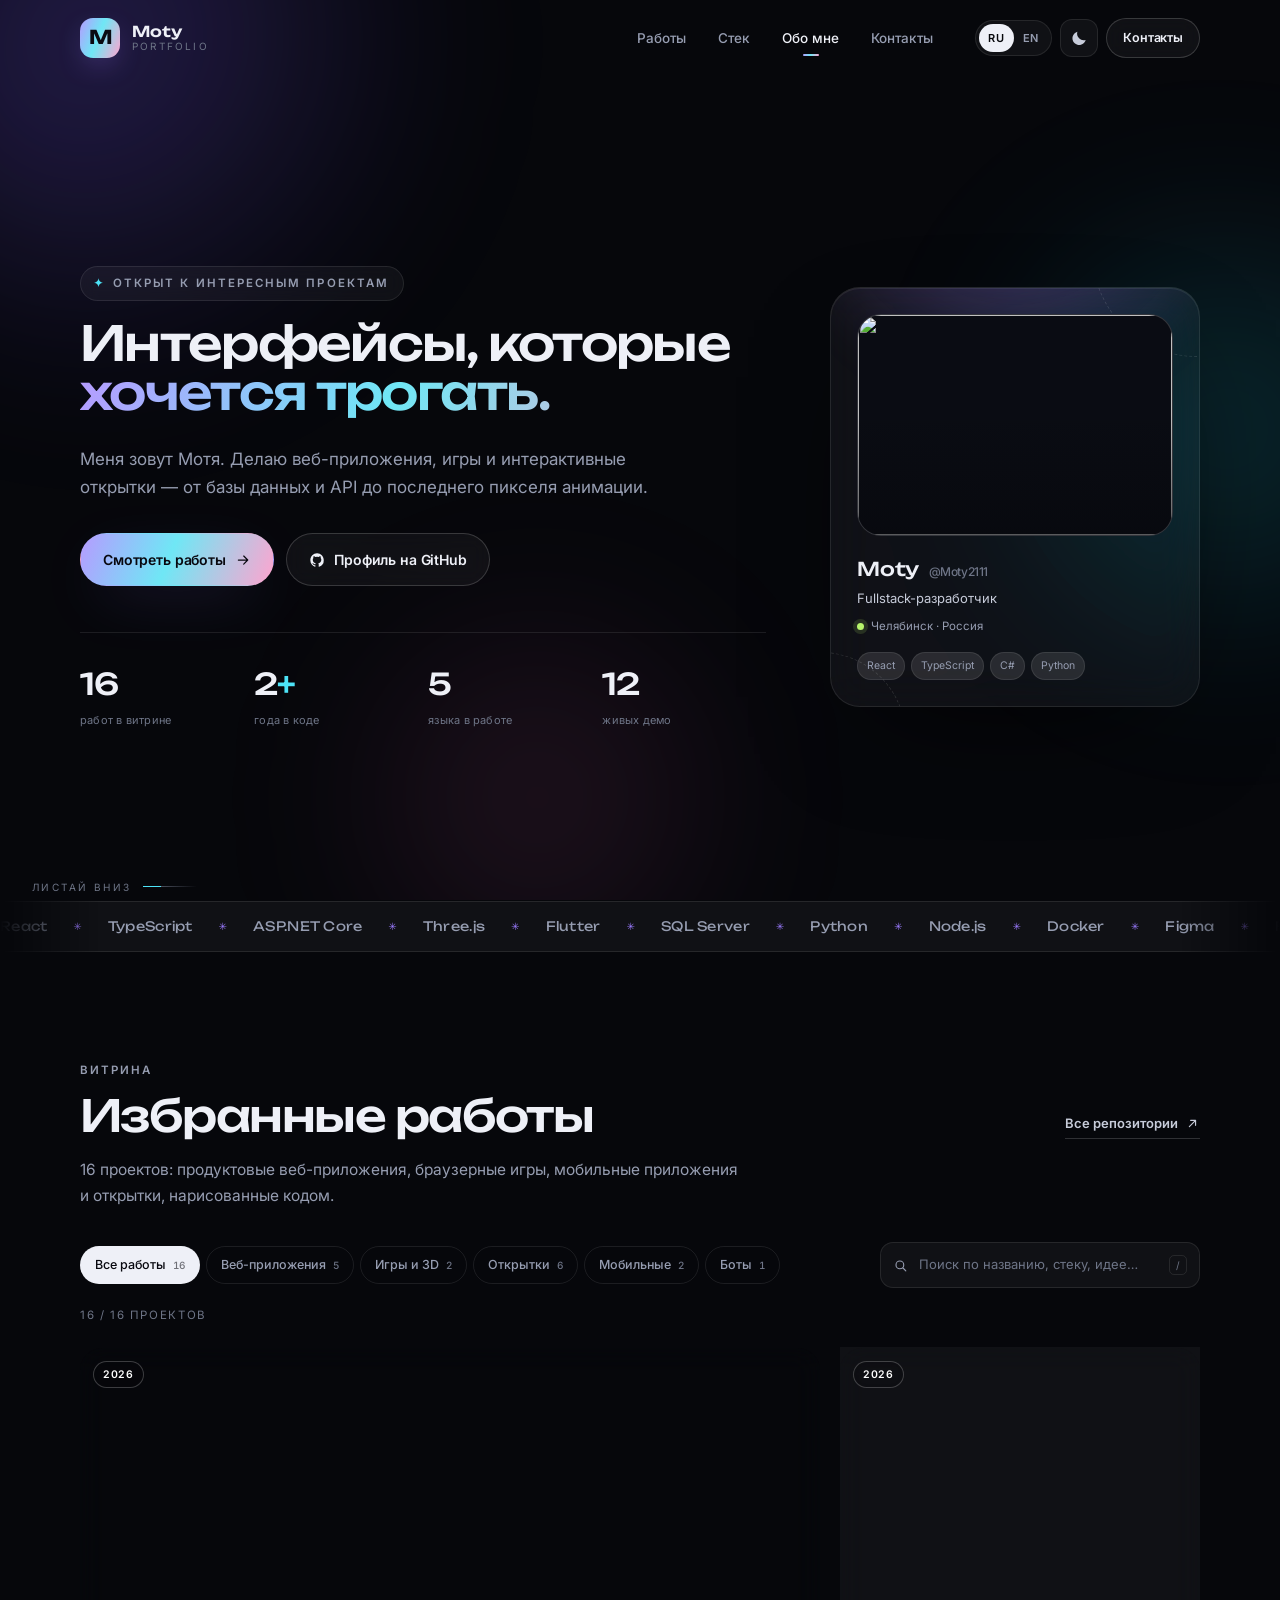
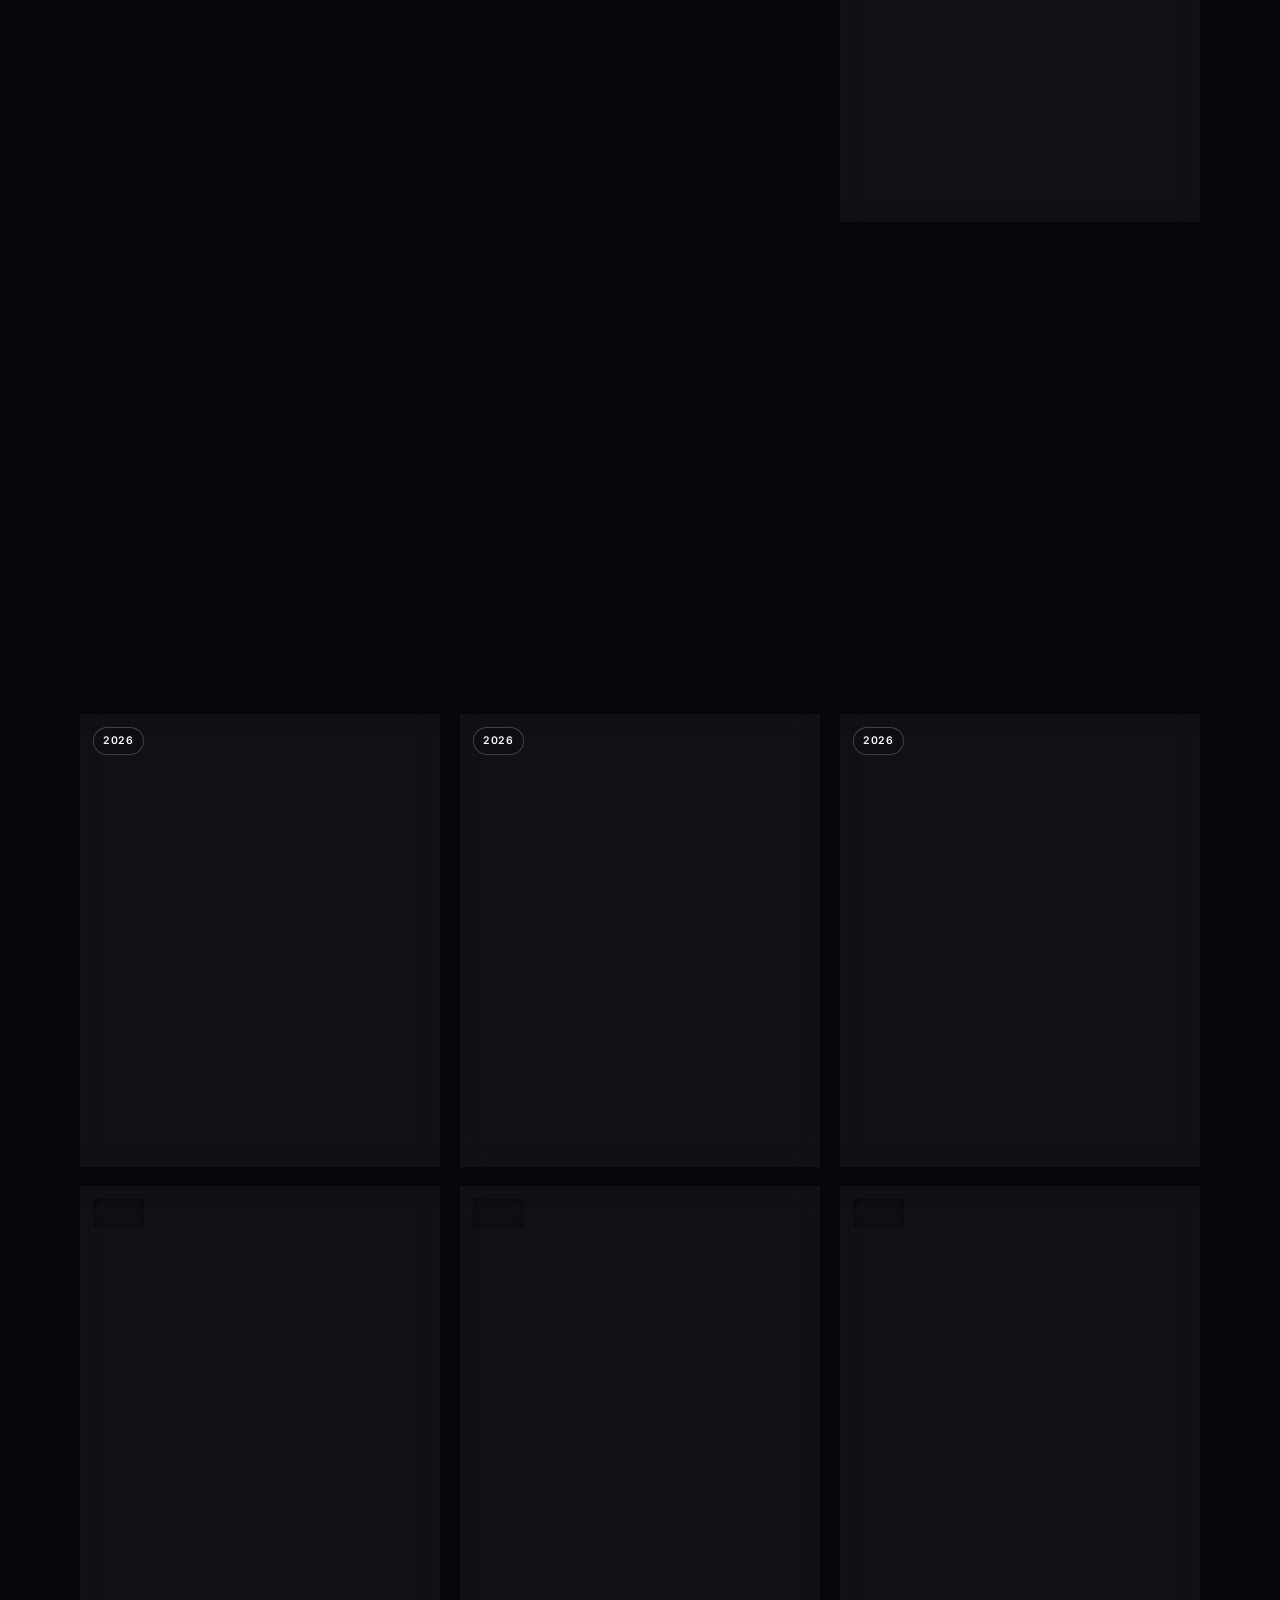
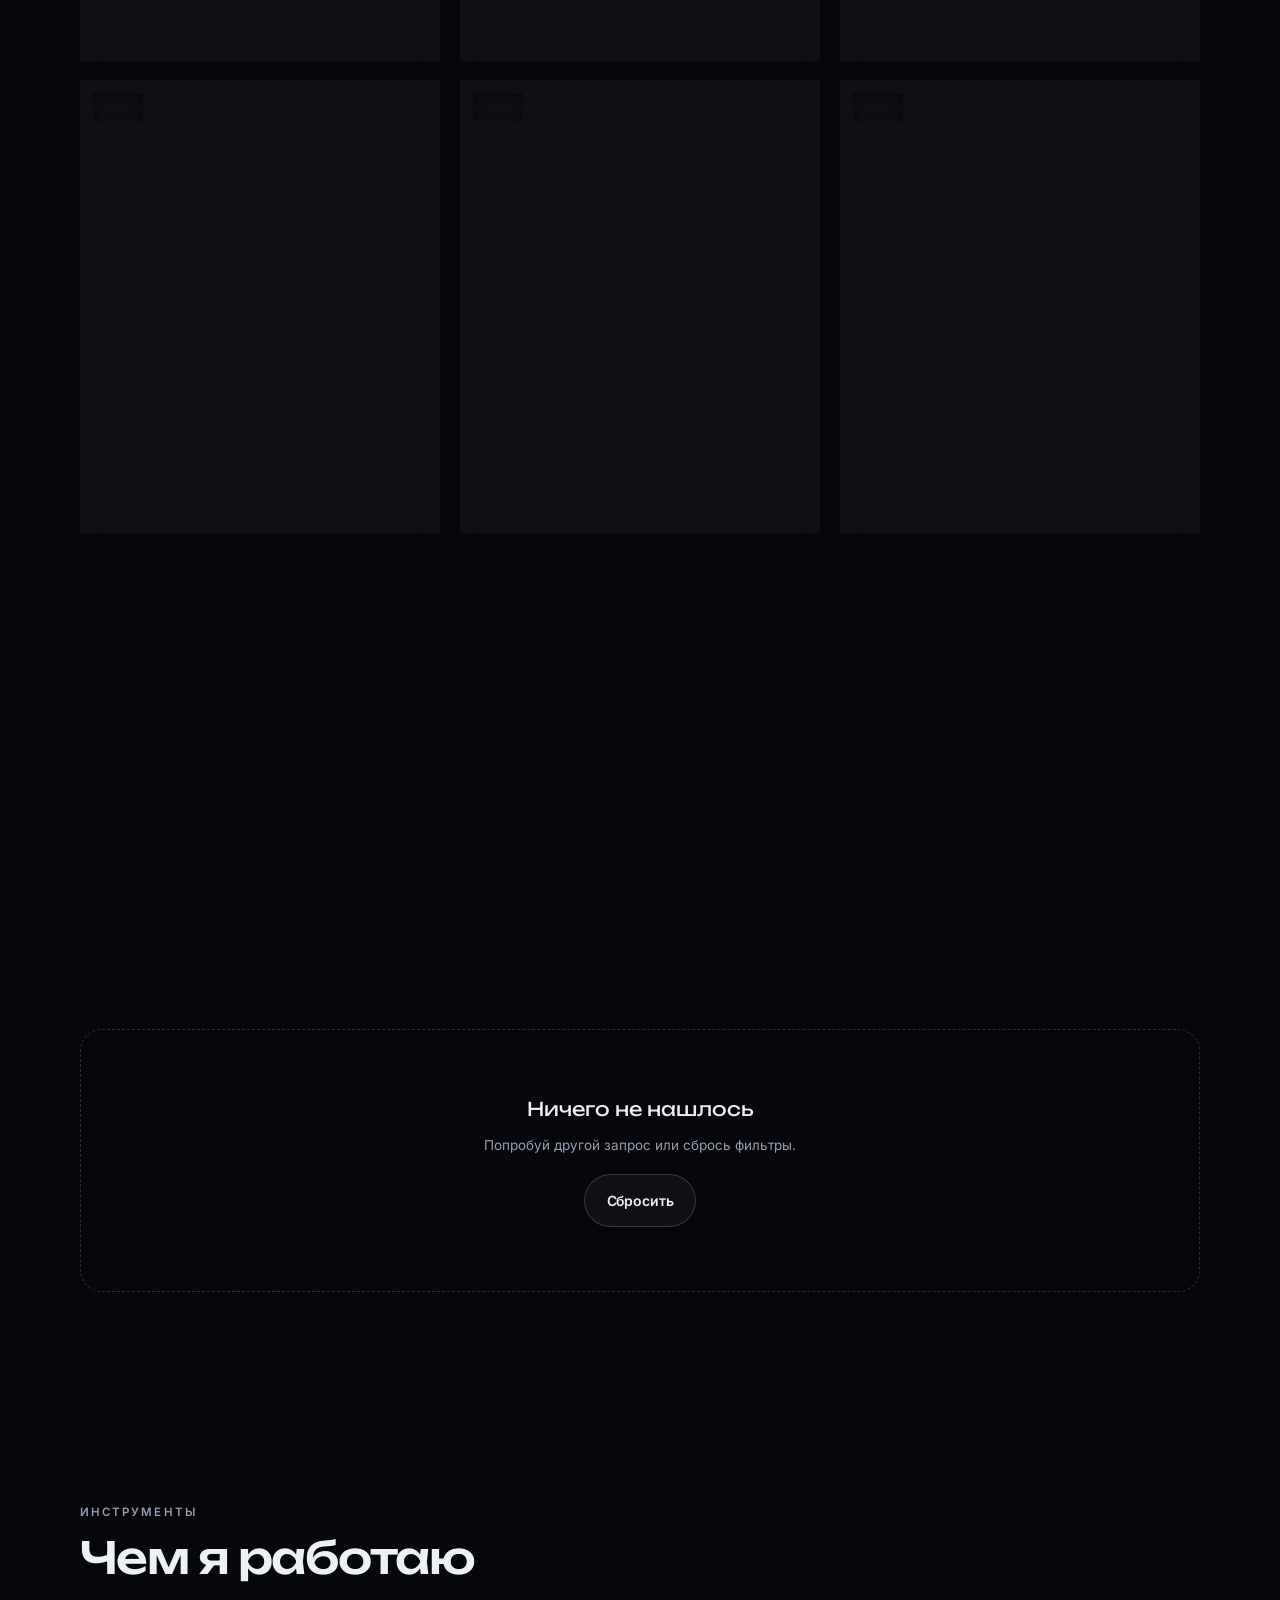
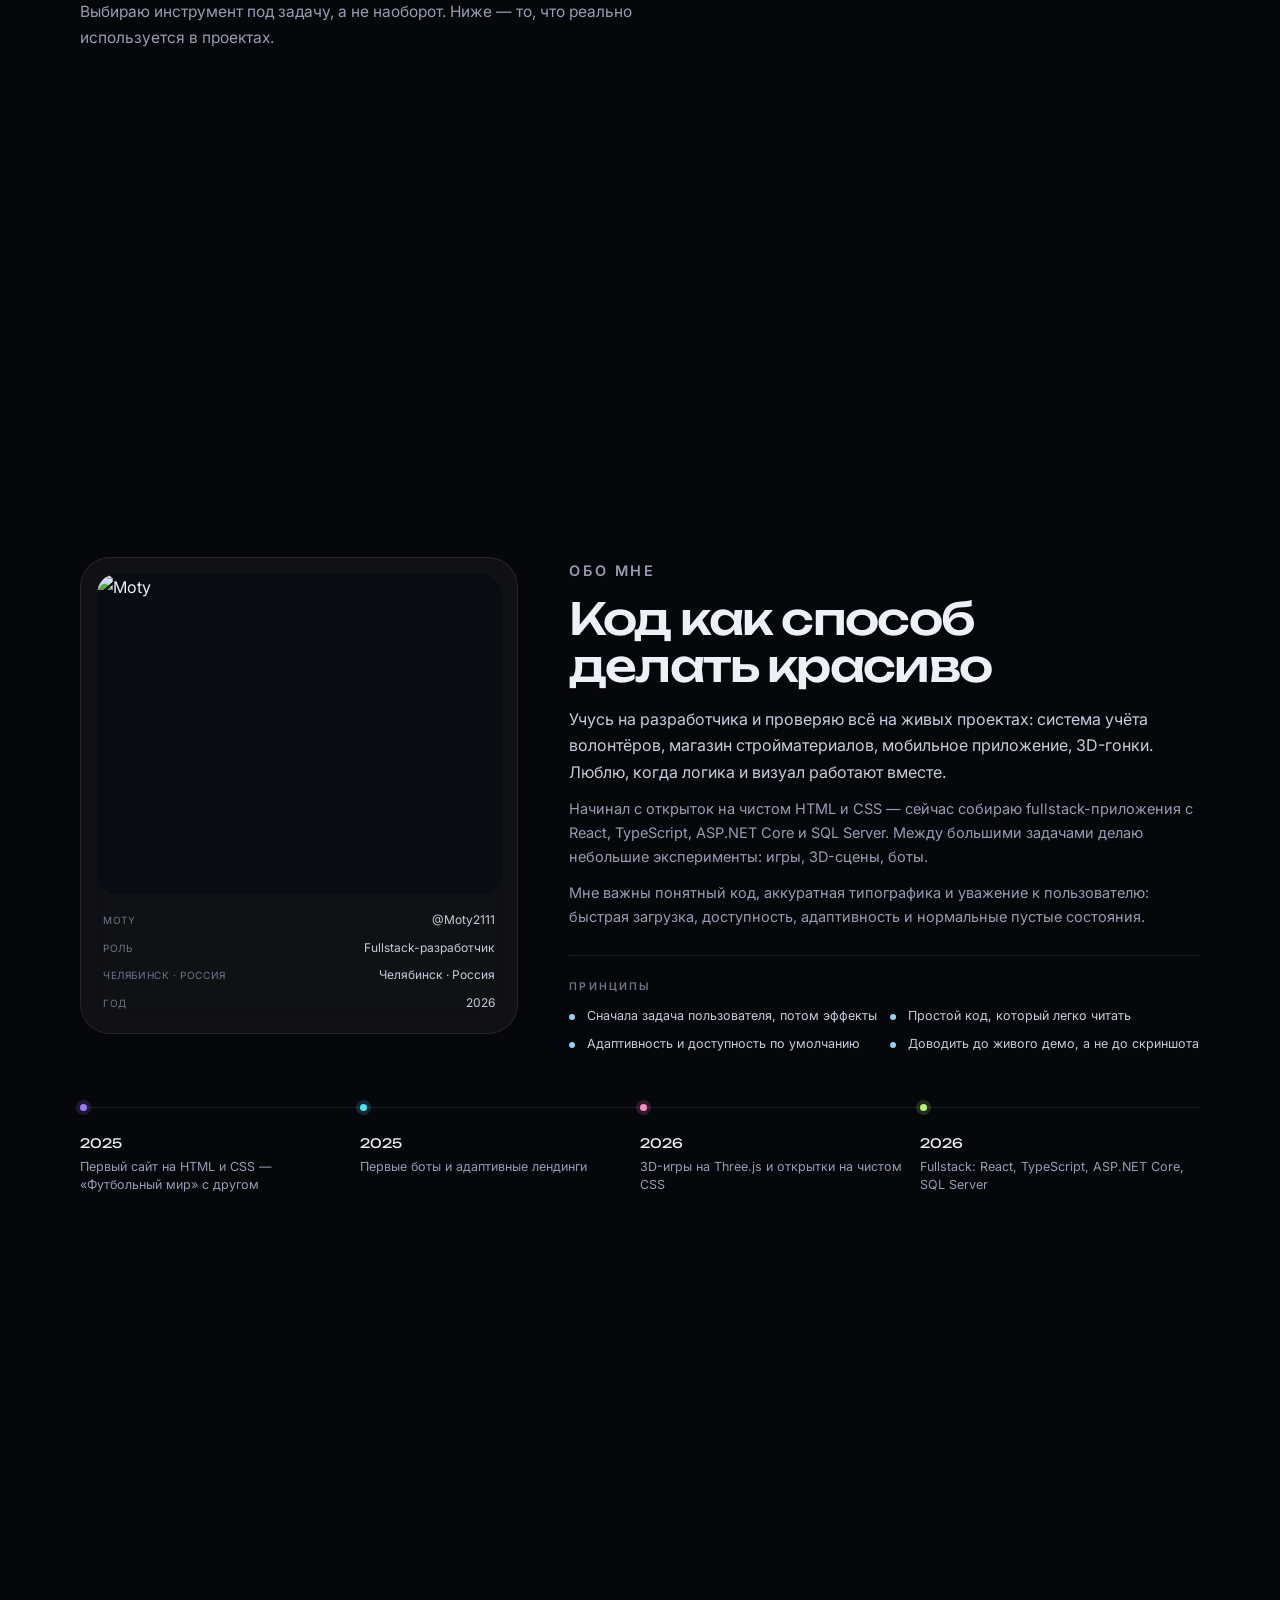
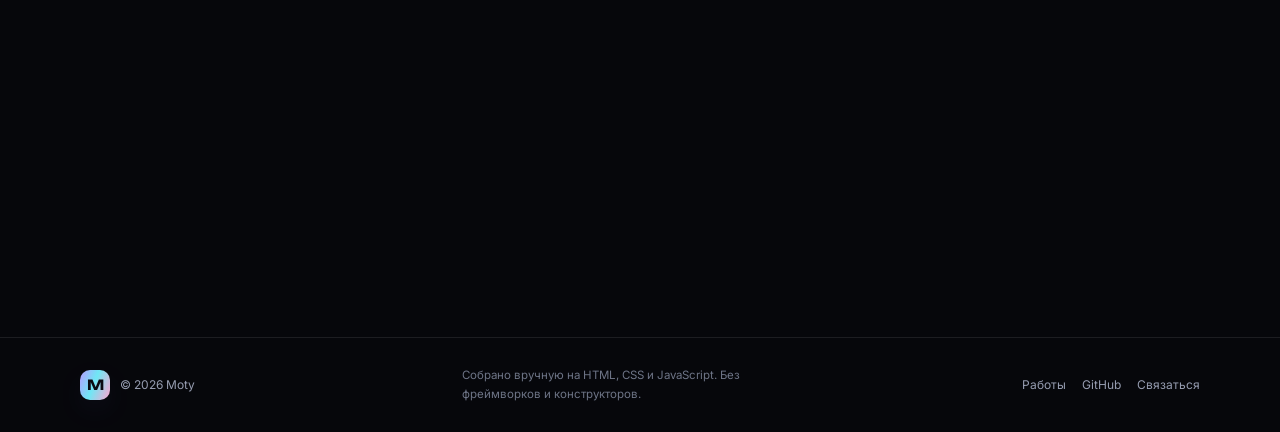
==== index.html @ 507420c9 "Portfolio showcase: dark neon site with 16 projects, RU/EN, light theme" ====
<!DOCTYPE html>
<html lang="ru" data-theme="dark">
<head>
  <meta charset="utf-8" />
  <meta name="viewport" content="width=device-width, initial-scale=1" />
  <title>Мотя — портфолио</title>
  <meta name="description" content="Портфолио Моти: веб-приложения, игры, 3D и интерактивные открытки. React, TypeScript, ASP.NET Core, Python." />
  <meta name="author" content="Moty" />
  <meta name="theme-color" content="#06070b" media="(prefers-color-scheme: dark)" />
  <meta name="theme-color" content="#f5f6fb" media="(prefers-color-scheme: light)" />

  <meta property="og:type" content="website" />
  <meta property="og:url" content="https://moty2111.github.io/portfolio/" />
  <meta property="og:site_name" content="Moty — portfolio" />
  <meta property="og:title" content="Мотя — портфолио" />
  <meta property="og:description" content="16 работ: веб-приложения, игры, 3D и интерактивные открытки." />
  <meta property="og:image" content="https://moty2111.github.io/portfolio/assets/og.jpg" />
  <meta property="og:image:width" content="1200" />
  <meta property="og:image:height" content="630" />
  <meta property="og:locale" content="ru_RU" />
  <meta name="twitter:card" content="summary_large_image" />
  <meta name="twitter:image" content="https://moty2111.github.io/portfolio/assets/og.jpg" />

  <link rel="icon" href="assets/favicon.svg" type="image/svg+xml" />
  <link rel="preconnect" href="https://fonts.googleapis.com" />
  <link rel="preconnect" href="https://fonts.gstatic.com" crossorigin />
  <link rel="preconnect" href="https://github.com" />
  <link href="https://fonts.googleapis.com/css2?family=Inter:wght@400;500;600&family=Unbounded:wght@300;400;500;600;700&display=swap" rel="stylesheet" />
  <link rel="stylesheet" href="css/style.css" />
</head>
<body>
  <a class="skip-link" href="#works">К содержанию</a>

  <svg class="svg-sprite" aria-hidden="true" focusable="false">
    <symbol id="i-arrow" viewBox="0 0 24 24"><path d="M5 12h14M13 6l6 6-6 6" fill="none" stroke="currentColor" stroke-width="1.8" stroke-linecap="round" stroke-linejoin="round"/></symbol>
    <symbol id="i-arrow-up" viewBox="0 0 24 24"><path d="M7 17 17 7M9 7h8v8" fill="none" stroke="currentColor" stroke-width="1.8" stroke-linecap="round" stroke-linejoin="round"/></symbol>
    <symbol id="i-github" viewBox="0 0 24 24"><path d="M12 2C6.48 2 2 6.58 2 12.25c0 4.52 2.87 8.35 6.84 9.7.5.1.68-.22.68-.49 0-.24-.01-.87-.01-1.71-2.78.62-3.37-1.37-3.37-1.37-.45-1.18-1.11-1.5-1.11-1.5-.91-.64.07-.63.07-.63 1 .07 1.53 1.06 1.53 1.06.89 1.56 2.34 1.11 2.91.85.09-.66.35-1.11.63-1.37-2.22-.26-4.56-1.14-4.56-5.06 0-1.12.39-2.03 1.03-2.75-.1-.26-.45-1.3.1-2.71 0 0 .84-.28 2.75 1.05a9.4 9.4 0 0 1 5 0c1.91-1.33 2.75-1.05 2.75-1.05.55 1.41.2 2.45.1 2.71.64.72 1.03 1.63 1.03 2.75 0 3.93-2.34 4.8-4.57 5.05.36.32.68.94.68 1.9 0 1.37-.01 2.47-.01 2.81 0 .27.18.6.69.49A10.02 10.02 0 0 0 22 12.25C22 6.58 17.52 2 12 2Z" fill="currentColor"/></symbol>
    <symbol id="i-telegram" viewBox="0 0 24 24"><path d="M21.7 3.4 2.9 10.7c-1 .4-1 1.7.06 2l4.6 1.4 1.7 5.2c.3.9 1.2 1.3 1.9.7l2.6-2.1 4.6 3.4c.8.6 1.9.2 2.1-.8l3-14.4c.2-1-.8-1.9-1.76-1.5Zm-12.6 10 8.9-5.8c.3-.2.6.2.4.4l-7.3 7c-.3.3-.4.7-.4 1.1l-.2 2.3-1.4-4.6c-.2-.6 0-1.2.5-1.5Z" fill="currentColor"/></symbol>
    <symbol id="i-mail" viewBox="0 0 24 24"><path d="M3 6.5A2.5 2.5 0 0 1 5.5 4h13A2.5 2.5 0 0 1 21 6.5v11a2.5 2.5 0 0 1-2.5 2.5h-13A2.5 2.5 0 0 1 3 17.5v-11Zm2.2-.5 6.8 5.6L18.8 6H5.2ZM19 8.2l-6.3 5.2a1.2 1.2 0 0 1-1.5 0L5 8.2v9.3c0 .3.2.5.5.5h13c.3 0 .5-.2.5-.5V8.2Z" fill="currentColor"/></symbol>
    <symbol id="i-sun" viewBox="0 0 24 24"><circle cx="12" cy="12" r="4.2" fill="currentColor"/><path d="M12 2v2.2M12 19.8V22M2 12h2.2M19.8 12H22M4.9 4.9l1.6 1.6M17.5 17.5l1.6 1.6M19.1 4.9l-1.6 1.6M6.5 17.5l-1.6 1.6" fill="none" stroke="currentColor" stroke-width="1.6" stroke-linecap="round"/></symbol>
    <symbol id="i-moon" viewBox="0 0 24 24"><path d="M20.5 14.3A8.6 8.6 0 0 1 9.7 3.5a8.8 8.8 0 1 0 10.8 10.8Z" fill="currentColor"/></symbol>
    <symbol id="i-search" viewBox="0 0 24 24"><circle cx="11" cy="11" r="6.2" fill="none" stroke="currentColor" stroke-width="1.8"/><path d="m16 16 4.5 4.5" fill="none" stroke="currentColor" stroke-width="1.8" stroke-linecap="round"/></symbol>
    <symbol id="i-close" viewBox="0 0 24 24"><path d="M6 6l12 12M18 6 6 18" fill="none" stroke="currentColor" stroke-width="1.8" stroke-linecap="round"/></symbol>
    <symbol id="i-copy" viewBox="0 0 24 24"><rect x="8.5" y="8.5" width="11" height="11" rx="2.4" fill="none" stroke="currentColor" stroke-width="1.7"/><path d="M15.5 5.5H6.9A2.4 2.4 0 0 0 4.5 7.9v8.6" fill="none" stroke="currentColor" stroke-width="1.7" stroke-linecap="round"/></symbol>
    <symbol id="i-spark" viewBox="0 0 24 24"><path d="M12 2.5c.6 4.7 3.3 7.4 8 8-4.7.6-7.4 3.3-8 8-.6-4.7-3.3-7.4-8-8 4.7-.6 7.4-3.3 8-8Z" fill="currentColor"/></symbol>
  </svg>

  <div class="page-glow" aria-hidden="true">
    <span class="glow glow--a"></span>
    <span class="glow glow--b"></span>
    <span class="glow glow--c"></span>
  </div>

  <header class="site-header" id="top">
    <div class="wrap header-inner">
      <a class="brand" href="#top" aria-label="Moty — на главную">
        <span class="brand-mark" aria-hidden="true">M</span>
        <span class="brand-text">
          <span class="brand-name">Moty</span>
          <span class="brand-sub">portfolio</span>
        </span>
      </a>

      <nav class="main-nav" id="main-nav" aria-label="Основная навигация">
        <a href="#works" data-i18n="navWorks">Работы</a>
        <a href="#stack" data-i18n="navStack">Стек</a>
        <a href="#about" data-i18n="navAbout">Обо мне</a>
        <a href="#contact" data-i18n="navContact">Контакты</a>
      </nav>

      <div class="header-actions">
        <div class="lang-switch" role="group" aria-label="Язык / Language">
          <button type="button" data-lang="ru" aria-pressed="true">RU</button>
          <button type="button" data-lang="en" aria-pressed="false">EN</button>
        </div>
        <button class="icon-btn theme-toggle" id="theme-toggle" type="button" aria-label="Светлая тема">
          <svg class="icon icon-moon" aria-hidden="true"><use href="#i-moon"/></svg>
          <svg class="icon icon-sun" aria-hidden="true"><use href="#i-sun"/></svg>
        </button>
        <a class="btn btn--sm btn--ghost header-cta" href="#contact" data-i18n="navContact">Контакты</a>
        <button class="icon-btn menu-toggle" id="menu-toggle" type="button" aria-label="Меню" aria-expanded="false" aria-controls="main-nav">
          <span></span><span></span>
        </button>
      </div>
    </div>
  </header>

  <main>
    <section class="hero wrap" aria-labelledby="hero-title">
      <div class="hero-copy">
        <p class="eyebrow hero-eyebrow reveal">
          <svg class="icon" aria-hidden="true"><use href="#i-spark"/></svg>
          <span data-i18n="heroBadge">Открыт к интересным проектам</span>
        </p>

        <h1 class="hero-title reveal" id="hero-title">
          <span data-i18n="heroTitle1">Собираю интерфейсы,</span>
          <span class="grad-text" data-i18n="heroTitle2">которые хочется трогать.</span>
        </h1>

        <p class="hero-lead reveal" data-i18n="heroLead">Меня зовут Мотя. Делаю веб-приложения, игры и интерактивные открытки — от базы данных и API до последнего пикселя анимации.</p>

        <div class="hero-actions reveal">
          <a class="btn btn--primary" href="#works">
            <span data-i18n="heroPrimary">Смотреть работы</span>
            <svg class="icon" aria-hidden="true"><use href="#i-arrow"/></svg>
          </a>
          <a class="btn btn--ghost" href="https://github.com/Moty2111" target="_blank" rel="noopener">
            <svg class="icon" aria-hidden="true"><use href="#i-github"/></svg>
            <span data-i18n="heroSecondary">Профиль на GitHub</span>
          </a>
        </div>

        <dl class="hero-stats reveal">
          <div>
            <dt data-i18n="statWorks">работ в витрине</dt>
            <dd>16</dd>
          </div>
          <div>
            <dt data-i18n="statYears">года в коде</dt>
            <dd>2<span>+</span></dd>
          </div>
          <div>
            <dt data-i18n="statLangs">языка в работе</dt>
            <dd>5</dd>
          </div>
          <div>
            <dt data-i18n="statLive">живых демо</dt>
            <dd id="live-count">12</dd>
          </div>
        </dl>
      </div>

      <div class="hero-art reveal" aria-hidden="true">
        <div class="orb-card">
          <div class="orb-ring orb-ring--1"></div>
          <div class="orb-ring orb-ring--2"></div>
          <div class="orb-photo">
            <img src="https://github.com/Moty2111.png?size=460" alt="" width="220" height="220" loading="eager" />
          </div>
          <div class="orb-meta">
            <p class="orb-name">Moty <span class="orb-handle">@Moty2111</span></p>
            <p class="orb-role" data-i18n="role">Fullstack-разработчик</p>
            <p class="orb-loc">
              <span class="status-dot"></span>
              <span data-i18n="location">Челябинск · Россия</span>
            </p>
          </div>
          <div class="orb-chips">
            <span>React</span><span>TypeScript</span><span>C#</span><span>Python</span>
          </div>
          <div class="orb-glow"></div>
        </div>
      </div>

      <p class="scroll-hint" aria-hidden="true">
        <span data-i18n="scroll">Листай вниз</span>
        <span class="scroll-line"></span>
      </p>
    </section>

    <div class="marquee" aria-hidden="true">
      <div class="marquee-track">
        <span>React</span><i>✳</i><span>TypeScript</span><i>✳</i><span>ASP.NET Core</span><i>✳</i><span>Three.js</span><i>✳</i><span>Flutter</span><i>✳</i><span>SQL Server</span><i>✳</i><span>Python</span><i>✳</i><span>Node.js</span><i>✳</i><span>Docker</span><i>✳</i><span>Figma</span><i>✳</i>
        <span>React</span><i>✳</i><span>TypeScript</span><i>✳</i><span>ASP.NET Core</span><i>✳</i><span>Three.js</span><i>✳</i><span>Flutter</span><i>✳</i><span>SQL Server</span><i>✳</i><span>Python</span><i>✳</i><span>Node.js</span><i>✳</i><span>Docker</span><i>✳</i><span>Figma</span><i>✳</i>
      </div>
    </div>

    <section class="section works wrap" id="works" aria-labelledby="works-title">
      <div class="section-head">
        <div>
          <p class="eyebrow" data-i18n="worksEyebrow">Витрина</p>
          <h2 class="section-title" id="works-title" data-i18n="worksTitle">Избранные работы</h2>
        </div>
        <a class="link-arrow" href="https://github.com/Moty2111?tab=repositories" target="_blank" rel="noopener">
          <span data-i18n="allRepos">Все репозитории</span>
          <svg class="icon" aria-hidden="true"><use href="#i-arrow-up"/></svg>
        </a>
      </div>
      <p class="section-lead" data-i18n="worksLead">16 проектов: продуктовые веб-приложения, браузерные игры, мобильные приложения и открытки, нарисованные кодом.</p>

      <div class="works-toolbar reveal">
        <div class="filters" id="filters" role="group" aria-label="Фильтр по категориям"></div>
        <label class="search">
          <svg class="icon" aria-hidden="true"><use href="#i-search"/></svg>
          <input id="search" type="search" autocomplete="off" spellcheck="false" placeholder="Поиск по названию, стеку, идее…" aria-label="Поиск по проектам" />
          <kbd>/</kbd>
        </label>
      </div>

      <div class="works-meta">
        <p class="results" id="results" aria-live="polite"></p>
        <button class="reset-btn" id="reset" type="button" hidden data-i18n="reset">Сбросить</button>
      </div>

      <div class="project-grid" id="project-grid"></div>

      <div class="empty" id="empty" hidden>
        <p class="empty-title" data-i18n="emptyTitle">Ничего не нашлось</p>
        <p class="empty-text" data-i18n="emptyText">Попробуй другой запрос или сбрось фильтры.</p>
        <button class="btn btn--ghost" type="button" data-reset data-i18n="reset">Сбросить</button>
      </div>
    </section>

    <section class="section stack wrap" id="stack" aria-labelledby="stack-title">
      <div class="section-head">
        <div>
          <p class="eyebrow" data-i18n="stackEyebrow">Инструменты</p>
          <h2 class="section-title" id="stack-title" data-i18n="stackTitle">Чем я работаю</h2>
        </div>
      </div>
      <p class="section-lead" data-i18n="stackLead">Выбираю инструмент под задачу, а не наоборот. Ниже — то, что реально используется в проектах.</p>
      <div class="stack-grid" id="stack-grid"></div>
    </section>

    <section class="section about wrap" id="about" aria-labelledby="about-title">
      <div class="about-grid">
        <div class="about-card reveal">
          <div class="about-photo">
            <img src="https://github.com/Moty2111.png?size=460" alt="Moty" width="320" height="320" loading="lazy" />
          </div>
          <div class="about-facts">
            <p><span class="fact-k">Moty</span><span class="fact-v">@Moty2111</span></p>
            <p><span class="fact-k" data-i18n="roleLabel">Роль</span><span class="fact-v" data-i18n="role">Fullstack-разработчик</span></p>
            <p><span class="fact-k" data-i18n="location">Локация</span><span class="fact-v" data-i18n="location">Челябинск · Россия</span></p>
            <p><span class="fact-k" data-i18n="year">Год</span><span class="fact-v">2026</span></p>
          </div>
        </div>

        <div class="about-copy">
          <p class="eyebrow" data-i18n="aboutEyebrow">Обо мне</p>
          <h2 class="section-title" id="about-title" data-i18n="aboutTitle">Код как способ делать красиво</h2>
          <p class="lead" data-i18n="aboutLead">Учусь на разработчика и проверяю всё на живых проектах: система учёта волонтёров, магазин стройматериалов, мобильное приложение, 3D-гонки. Люблю, когда логика и визуал работают вместе.</p>
          <p data-i18n="aboutP1">Начинал с открыток на чистом HTML и CSS — сейчас собираю fullstack-приложения с React, TypeScript, ASP.NET Core и SQL Server. Между большими задачами делаю небольшие эксперименты: игры, 3D-сцены, боты.</p>
          <p data-i18n="aboutP2">Мне важны понятный код, аккуратная типографика и уважение к пользователю: быстрая загрузка, доступность, адаптивность и нормальные пустые состояния.</p>

          <div class="principles">
            <p class="mini-title" data-i18n="principlesTitle">Принципы</p>
            <ul>
              <li data-i18n="principle1">Сначала задача пользователя, потом эффекты</li>
              <li data-i18n="principle2">Простой код, который легко читать</li>
              <li data-i18n="principle3">Адаптивность и доступность по умолчанию</li>
              <li data-i18n="principle4">Доводить до живого демо, а не до скриншота</li>
            </ul>
          </div>
        </div>
      </div>

      <ol class="timeline" aria-label="Хронология">
        <li class="reveal"><span class="tl-year">2025</span><span class="tl-text" data-i18n="t1">Первый сайт на HTML и CSS — «Футбольный мир» с другом</span></li>
        <li class="reveal"><span class="tl-year">2025</span><span class="tl-text" data-i18n="t2">Первые боты и адаптивные лендинги</span></li>
        <li class="reveal"><span class="tl-year">2026</span><span class="tl-text" data-i18n="t3">3D-игры на Three.js и открытки на чистом CSS</span></li>
        <li class="reveal"><span class="tl-year">2026</span><span class="tl-text" data-i18n="t4">Fullstack: React, TypeScript, ASP.NET Core, SQL Server</span></li>
      </ol>
    </section>

    <section class="section contact wrap" id="contact" aria-labelledby="contact-title">
      <div class="contact-panel reveal">
        <div class="contact-copy">
          <p class="eyebrow" data-i18n="contactEyebrow">Контакты</p>
          <h2 class="section-title" id="contact-title" data-i18n="contactTitle">Давай сделаем что-то классное</h2>
          <p class="lead" data-i18n="contactLead">Открыт к стажировкам, фрилансу и совместным проектам. Отвечаю быстро — особенно если идея интересная.</p>
          <div class="contact-actions">
            <a class="btn btn--primary" href="mailto:matwey6633@gmail.com">
              <svg class="icon" aria-hidden="true"><use href="#i-mail"/></svg>
              <span data-i18n="contactEmail">Написать на почту</span>
            </a>
            <a class="btn btn--ghost" href="https://t.me/Moty0104" target="_blank" rel="noopener">
              <svg class="icon" aria-hidden="true"><use href="#i-telegram"/></svg>
              <span data-i18n="contactTelegram">Telegram</span>
            </a>
            <button class="copy-email" id="copy-email" type="button">
              <svg class="icon" aria-hidden="true"><use href="#i-copy"/></svg>
              matwey6633@gmail.com
            </button>
          </div>
        </div>
        <div class="contact-badge" aria-hidden="true">
          <span class="cb-line">available</span>
          <span class="cb-line cb-line--big">for work</span>
          <span class="cb-line cb-line--sm">2026</span>
        </div>
      </div>
    </section>
  </main>

  <footer class="site-footer">
    <div class="wrap footer-inner">
      <div class="footer-brand">
        <span class="brand-mark brand-mark--sm" aria-hidden="true">M</span>
        <p>© 2026 Moty</p>
      </div>
      <p class="footer-note" data-i18n="footerNote">Собрано вручную на HTML, CSS и JavaScript. Без фреймворков и конструкторов.</p>
      <nav class="footer-nav" aria-label="Ссылки в подвале">
        <a href="#works" data-i18n="footerWorks">Работы</a>
        <a href="https://github.com/Moty2111" target="_blank" rel="noopener" data-i18n="footerGithub">GitHub</a>
        <a href="#contact" data-i18n="footerContact">Связаться</a>
      </nav>
    </div>
  </footer>

  <div class="modal" id="modal" role="dialog" aria-modal="true" aria-labelledby="modal-title" hidden>
    <div class="modal-backdrop" data-close></div>
    <div class="modal-panel" role="document">
      <button class="icon-btn modal-close" type="button" data-close aria-label="Закрыть">
        <svg class="icon" aria-hidden="true"><use href="#i-close"/></svg>
      </button>
      <div class="modal-media" id="modal-media"></div>
      <div class="modal-body">
        <p class="modal-kicker" id="modal-kicker"></p>
        <h3 class="modal-title" id="modal-title"></h3>
        <p class="modal-sub" id="modal-sub"></p>
        <p class="modal-blurb" id="modal-blurb"></p>
        <div class="modal-cols">
          <div>
            <p class="mini-title" id="modal-details-label">О проекте</p>
            <ul class="modal-details" id="modal-details"></ul>
          </div>
          <div>
            <p class="mini-title" id="modal-stack-label">Стек</p>
            <div class="tag-list" id="modal-tags"></div>
            <p class="mini-title modal-year-label" id="modal-year-label">Год</p>
            <p class="modal-year" id="modal-year"></p>
          </div>
        </div>
        <div class="modal-actions">
          <a class="btn btn--primary" id="modal-demo" href="#" target="_blank" rel="noopener">
            <span data-i18n="demo">Демо</span>
            <svg class="icon" aria-hidden="true"><use href="#i-arrow-up"/></svg>
          </a>
          <a class="btn btn--ghost" id="modal-repo" href="#" target="_blank" rel="noopener">
            <svg class="icon" aria-hidden="true"><use href="#i-github"/></svg>
            <span data-i18n="repo">Код</span>
          </a>
          <div class="modal-nav">
            <button class="icon-btn" type="button" id="modal-prev" aria-label="Предыдущий"><svg class="icon icon-flip" aria-hidden="true"><use href="#i-arrow"/></svg></button>
            <button class="icon-btn" type="button" id="modal-next" aria-label="Следующий"><svg class="icon" aria-hidden="true"><use href="#i-arrow"/></svg></button>
          </div>
        </div>
      </div>
    </div>
  </div>

  <div class="toast" id="toast" role="status" aria-live="polite"></div>

  <script src="js/data.js"></script>
  <script src="js/app.js"></script>
</body>
</html>
---- css/style.css ----
/* ============================================================
   Moty — portfolio
   Тёмный неон + стекло, со светлой темой. Без фреймворков.
   ============================================================ */

/* ---------- tokens ---------- */
:root {
  --bg: #06070b;
  --bg-soft: #0a0c13;
  --surface: rgba(255, 255, 255, 0.045);
  --surface-2: rgba(255, 255, 255, 0.075);
  --surface-3: rgba(255, 255, 255, 0.11);
  --border: rgba(255, 255, 255, 0.09);
  --border-strong: rgba(255, 255, 255, 0.17);

  --text: #eef0f7;
  --text-soft: #c7ccda;
  --muted: #969db1;
  --muted-2: #6e7587;

  --violet: #9b7bff;
  --cyan: #4de3f7;
  --pink: #ff8ac4;
  --lime: #b6f36b;

  --grad: linear-gradient(112deg, #b69bff 0%, #6fe7f5 46%, #ffa4cf 100%);
  --grad-soft: linear-gradient(140deg, rgba(155, 123, 255, 0.22), rgba(77, 227, 247, 0.1) 55%, rgba(255, 138, 196, 0.18));

  --shadow-lg: 0 40px 120px -50px rgba(0, 0, 0, 0.9);
  --shadow-glow: 0 24px 90px -40px rgba(155, 123, 255, 0.85);

  --radius-xl: 30px;
  --radius-lg: 22px;
  --radius: 16px;
  --radius-sm: 11px;

  --font-display: "Unbounded", "Segoe UI", system-ui, sans-serif;
  --font-body: "Inter", "Segoe UI", system-ui, -apple-system, sans-serif;

  --wrap: 1216px;
  --ease: cubic-bezier(0.22, 1, 0.36, 1);
  --header-h: 76px;
}

[data-theme="light"] {
  --bg: #f4f5fa;
  --bg-soft: #ffffff;
  --surface: rgba(255, 255, 255, 0.78);
  --surface-2: rgba(255, 255, 255, 0.95);
  --surface-3: rgba(12, 14, 22, 0.05);
  --border: rgba(12, 14, 22, 0.1);
  --border-strong: rgba(12, 14, 22, 0.2);

  --text: #0b0d15;
  --text-soft: #2b3040;
  --muted: #5a6174;
  --muted-2: #7b8296;

  --violet: #6d4de0;
  --cyan: #0a9fb5;
  --pink: #d94e93;
  --lime: #4f8a1f;

  --grad: linear-gradient(112deg, #7048e8 0%, #0c9fb6 48%, #d94e93 100%);
  --grad-soft: linear-gradient(140deg, rgba(112, 72, 232, 0.12), rgba(12, 159, 182, 0.07) 55%, rgba(217, 78, 147, 0.1));

  --shadow-lg: 0 40px 100px -55px rgba(20, 24, 50, 0.35);
  --shadow-glow: 0 24px 80px -45px rgba(112, 72, 232, 0.55);
}

/* ---------- base ---------- */
*,
*::before,
*::after { box-sizing: border-box; }

html {
  scroll-behavior: smooth;
  scroll-padding-top: calc(var(--header-h) + 20px);
  -webkit-text-size-adjust: 100%;
}

body {
  margin: 0;
  background: var(--bg);
  color: var(--text);
  font-family: var(--font-body);
  font-size: 16px;
  line-height: 1.65;
  -webkit-font-smoothing: antialiased;
  overflow-x: hidden;
  transition: background-color 0.4s var(--ease), color 0.4s var(--ease);
}

body.is-locked { overflow: hidden; }

img { max-width: 100%; display: block; }
button { font: inherit; color: inherit; }
a { color: inherit; text-decoration: none; }
h1, h2, h3, h4, p, ul, ol, dl, dd { margin: 0; }
ul, ol { padding: 0; list-style: none; }

::selection { background: rgba(155, 123, 255, 0.35); color: var(--text); }

:focus-visible {
  outline: 2px solid var(--cyan);
  outline-offset: 3px;
  border-radius: 6px;
}

.svg-sprite { position: absolute; width: 0; height: 0; overflow: hidden; }
.icon { width: 1.15em; height: 1.15em; flex: none; }
.icon-flip { transform: rotate(180deg); }

.skip-link {
  position: fixed;
  top: 10px;
  left: 10px;
  z-index: 200;
  padding: 10px 16px;
  border-radius: 10px;
  background: var(--text);
  color: var(--bg);
  font-weight: 600;
  transform: translateY(-160%);
  transition: transform 0.25s var(--ease);
}
.skip-link:focus { transform: none; }

.wrap {
  width: 100%;
  max-width: var(--wrap);
  margin-inline: auto;
  padding-inline: clamp(20px, 5vw, 48px);
}

/* ---------- background glow ---------- */
.page-glow {
  position: fixed;
  inset: 0;
  z-index: -1;
  overflow: hidden;
  pointer-events: none;
}
.glow {
  position: absolute;
  border-radius: 50%;
  filter: blur(90px);
  opacity: 0.55;
  will-change: transform;
}
.glow--a {
  width: 46vw; height: 46vw; min-width: 420px; min-height: 420px;
  top: -14vw; left: -10vw;
  background: radial-gradient(circle at 35% 35%, rgba(124, 92, 255, 0.55), transparent 68%);
  animation: drift-a 22s ease-in-out infinite alternate;
}
.glow--b {
  width: 40vw; height: 40vw; min-width: 380px; min-height: 380px;
  top: 22vh; right: -14vw;
  background: radial-gradient(circle at 55% 45%, rgba(30, 210, 235, 0.4), transparent 66%);
  animation: drift-b 26s ease-in-out infinite alternate;
}
.glow--c {
  width: 36vw; height: 36vw; min-width: 320px; min-height: 320px;
  bottom: -10vw; left: 24vw;
  background: radial-gradient(circle at 50% 50%, rgba(255, 110, 190, 0.28), transparent 68%);
  animation: drift-c 30s ease-in-out infinite alternate;
}
[data-theme="light"] .glow { opacity: 0.42; }

@keyframes drift-a { to { transform: translate3d(6vw, 5vh, 0) scale(1.08); } }
@keyframes drift-b { to { transform: translate3d(-5vw, -6vh, 0) scale(1.12); } }
@keyframes drift-c { to { transform: translate3d(4vw, -4vh, 0) scale(0.95); } }

/* ---------- header ---------- */
.site-header {
  position: sticky;
  top: 0;
  z-index: 100;
  transition: background-color 0.35s var(--ease), border-color 0.35s var(--ease), backdrop-filter 0.35s;
  border-bottom: 1px solid transparent;
}
.site-header.is-scrolled {
  background: color-mix(in srgb, var(--bg) 78%, transparent);
  border-bottom-color: var(--border);
  backdrop-filter: blur(18px) saturate(140%);
  -webkit-backdrop-filter: blur(18px) saturate(140%);
}

.header-inner {
  height: var(--header-h);
  display: flex;
  align-items: center;
  gap: 28px;
}

.brand { display: inline-flex; align-items: center; gap: 12px; }
.brand-mark {
  display: grid;
  place-items: center;
  width: 40px; height: 40px;
  border-radius: 13px;
  background: var(--grad);
  color: #0a0a12;
  font-family: var(--font-display);
  font-weight: 700;
  font-size: 19px;
  letter-spacing: -0.02em;
  box-shadow: 0 10px 30px -12px rgba(155, 123, 255, 0.9);
}
.brand-mark--sm { width: 30px; height: 30px; border-radius: 10px; font-size: 14px; }
.brand-text { display: flex; flex-direction: column; line-height: 1.1; }
.brand-name { font-family: var(--font-display); font-weight: 600; font-size: 15px; letter-spacing: 0.01em; }
.brand-sub { font-size: 10px; letter-spacing: 0.22em; text-transform: uppercase; color: var(--muted-2); }

.main-nav { display: flex; align-items: center; gap: 4px; margin-left: auto; }
.main-nav a {
  position: relative;
  padding: 9px 14px;
  border-radius: 99px;
  font-size: 13.5px;
  font-weight: 500;
  color: var(--muted);
  transition: color 0.25s, background-color 0.25s;
}
.main-nav a:hover { color: var(--text); background: var(--surface); }
.main-nav a.is-active { color: var(--text); }
.main-nav a.is-active::after {
  content: "";
  position: absolute;
  left: 50%; bottom: 2px;
  width: 16px; height: 2px;
  translate: -50% 0;
  border-radius: 2px;
  background: var(--grad);
}

.header-actions { display: flex; align-items: center; gap: 8px; }

.lang-switch {
  display: flex;
  padding: 3px;
  border: 1px solid var(--border);
  border-radius: 99px;
  background: var(--surface);
}
.lang-switch button {
  padding: 5px 9px;
  border: 0;
  border-radius: 99px;
  background: transparent;
  color: var(--muted);
  font-size: 11px;
  font-weight: 600;
  letter-spacing: 0.06em;
  cursor: pointer;
  transition: color 0.2s, background-color 0.2s;
}
.lang-switch button[aria-pressed="true"] {
  background: var(--text);
  color: var(--bg);
}

.icon-btn {
  display: grid;
  place-items: center;
  width: 38px; height: 38px;
  border: 1px solid var(--border);
  border-radius: 12px;
  background: var(--surface);
  color: var(--text-soft);
  cursor: pointer;
  transition: background-color 0.22s, border-color 0.22s, color 0.22s, transform 0.22s;
}
.icon-btn:hover { background: var(--surface-2); border-color: var(--border-strong); color: var(--text); }
.icon-btn:active { transform: scale(0.95); }

.theme-toggle .icon-sun { display: none; }
[data-theme="light"] .theme-toggle .icon-sun { display: block; }
[data-theme="light"] .theme-toggle .icon-moon { display: none; }

.menu-toggle { display: none; flex-direction: column; gap: 5px; }
.menu-toggle span {
  display: block;
  width: 16px; height: 1.6px;
  border-radius: 2px;
  background: currentColor;
  transition: transform 0.28s var(--ease), opacity 0.2s;
}
.nav-open .menu-toggle span:first-child { transform: translateY(3.3px) rotate(45deg); }
.nav-open .menu-toggle span:last-child { transform: translateY(-3.3px) rotate(-45deg); }

/* ---------- buttons ---------- */
.btn {
  display: inline-flex;
  align-items: center;
  gap: 9px;
  padding: 14px 22px;
  border: 1px solid transparent;
  border-radius: 99px;
  font-size: 14px;
  font-weight: 600;
  letter-spacing: -0.01em;
  cursor: pointer;
  transition: transform 0.25s var(--ease), box-shadow 0.3s, background-color 0.3s, border-color 0.3s, color 0.3s;
  white-space: nowrap;
}
.btn .icon { transition: transform 0.3s var(--ease); }
.btn:hover .icon { transform: translateX(2px); }

.btn--primary {
  position: relative;
  background: var(--grad);
  color: #08080f;
  box-shadow: 0 18px 60px -24px rgba(155, 123, 255, 0.9);
  overflow: hidden;
}
.btn--primary::after {
  content: "";
  position: absolute;
  inset: 0;
  background: linear-gradient(100deg, transparent 20%, rgba(255, 255, 255, 0.55) 50%, transparent 80%);
  transform: translateX(-120%);
  transition: transform 0.7s var(--ease);
}
.btn--primary:hover { transform: translateY(-2px); box-shadow: 0 24px 70px -22px rgba(155, 123, 255, 1); }
.btn--primary:hover::after { transform: translateX(120%); }

.btn--ghost {
  border-color: var(--border-strong);
  background: var(--surface);
  color: var(--text);
  backdrop-filter: blur(10px);
}
.btn--ghost:hover { background: var(--surface-2); border-color: var(--muted-2); transform: translateY(-2px); }

.btn--sm { padding: 9px 16px; font-size: 12.5px; }

/* ---------- hero ---------- */
.hero {
  position: relative;
  display: grid;
  grid-template-columns: minmax(0, 1.3fr) minmax(0, 0.7fr);
  gap: clamp(32px, 5vw, 64px);
  align-items: center;
  padding-top: clamp(44px, 7vw, 88px);
  padding-bottom: clamp(48px, 6vw, 72px);
  min-height: calc(100svh - var(--header-h));
}

.hero-copy { max-width: 700px; }

.eyebrow {
  display: inline-flex;
  align-items: center;
  gap: 8px;
  margin-bottom: 18px;
  font-size: 11.5px;
  font-weight: 600;
  letter-spacing: 0.18em;
  text-transform: uppercase;
  color: var(--muted);
}
.eyebrow .icon { width: 13px; height: 13px; color: var(--cyan); }

.hero-eyebrow {
  padding: 7px 14px 7px 11px;
  border: 1px solid var(--border);
  border-radius: 99px;
  background: var(--surface);
  backdrop-filter: blur(8px);
}

.hero-title {
  font-family: var(--font-display);
  font-size: clamp(28px, 4vw, 48px);
  font-weight: 500;
  line-height: 1.02;
  letter-spacing: -0.035em;
  text-wrap: balance;
}
.hero-title span { display: block; }

.grad-text {
  background: var(--grad);
  -webkit-background-clip: text;
  background-clip: text;
  color: transparent;
  padding-bottom: 0.08em;
}

.hero-lead {
  margin-top: 24px;
  max-width: 54ch;
  font-size: clamp(15px, 1.35vw, 17px);
  color: var(--muted);
}

.hero-actions { display: flex; flex-wrap: wrap; gap: 12px; margin-top: 32px; }

.hero-stats {
  display: grid;
  grid-template-columns: repeat(4, minmax(0, 1fr));
  gap: 10px;
  margin-top: 46px;
  padding-top: 26px;
  border-top: 1px solid var(--border);
}
.hero-stats > div { display: flex; flex-direction: column-reverse; gap: 4px; }
.hero-stats dt { font-size: 11px; line-height: 1.35; color: var(--muted-2); letter-spacing: 0.02em; }
.hero-stats dd {
  font-family: var(--font-display);
  font-size: clamp(22px, 2.4vw, 30px);
  font-weight: 500;
  letter-spacing: -0.03em;
}
.hero-stats dd span { color: var(--cyan); }

/* hero art */
.hero-art { display: grid; place-items: center; }
.orb-card {
  position: relative;
  width: min(100%, 380px);
  padding: 26px;
  border: 1px solid var(--border);
  border-radius: var(--radius-xl);
  background: var(--surface);
  backdrop-filter: blur(22px) saturate(140%);
  -webkit-backdrop-filter: blur(22px) saturate(140%);
  box-shadow: var(--shadow-lg), inset 0 1px 0 rgba(255, 255, 255, 0.08);
  overflow: hidden;
  isolation: isolate;
  animation: float 9s ease-in-out infinite;
}
[data-theme="light"] .orb-card { background: rgba(255, 255, 255, 0.8); }

@keyframes float { 0%, 100% { transform: translateY(0); } 50% { transform: translateY(-12px); } }

.orb-glow {
  position: absolute;
  inset: -40% -20% auto;
  height: 70%;
  background: radial-gradient(ellipse at 50% 0%, rgba(155, 123, 255, 0.5), transparent 70%);
  z-index: -1;
  filter: blur(20px);
}
.orb-ring {
  position: absolute;
  border: 1px dashed var(--border-strong);
  border-radius: 50%;
  pointer-events: none;
  opacity: 0.7;
}
.orb-ring--1 { inset: -34% -28% auto auto; width: 210px; height: 210px; animation: spin 28s linear infinite; }
.orb-ring--2 { inset: auto auto -28% -26%; width: 170px; height: 170px; animation: spin 34s linear infinite reverse; }
@keyframes spin { to { transform: rotate(360deg); } }

.orb-photo {
  position: relative;
  border-radius: 24px;
  overflow: hidden;
  border: 1px solid var(--border-strong);
  background: var(--bg-soft);
}
.orb-photo img { width: 100%; aspect-ratio: 1 / 0.92; object-fit: cover; filter: saturate(1.05); }
.orb-photo::after {
  content: "";
  position: absolute;
  inset: 0;
  background: linear-gradient(180deg, transparent 45%, rgba(6, 7, 11, 0.55));
}

.orb-meta { margin-top: 18px; }
.orb-name { font-family: var(--font-display); font-size: 19px; font-weight: 500; letter-spacing: -0.02em; }
.orb-handle { font-family: var(--font-body); font-size: 12px; color: var(--muted-2); margin-left: 6px; }
.orb-role { font-size: 13px; color: var(--text-soft); margin-top: 2px; }
.orb-loc { display: flex; align-items: center; gap: 7px; margin-top: 8px; font-size: 11.5px; color: var(--muted); }
.status-dot {
  width: 7px; height: 7px;
  border-radius: 50%;
  background: var(--lime);
  box-shadow: 0 0 0 4px rgba(182, 243, 107, 0.14);
  animation: pulse 2.6s ease-in-out infinite;
}
@keyframes pulse { 50% { box-shadow: 0 0 0 7px rgba(182, 243, 107, 0); } }

.orb-chips { display: flex; flex-wrap: wrap; gap: 6px; margin-top: 16px; }
.orb-chips span {
  padding: 4px 9px;
  border: 1px solid var(--border);
  border-radius: 99px;
  font-size: 10.5px;
  color: var(--muted);
  background: var(--surface-3);
}

.scroll-hint {
  position: absolute;
  left: 0;
  bottom: 6px;
  display: flex;
  align-items: center;
  gap: 12px;
  font-size: 10px;
  letter-spacing: 0.24em;
  text-transform: uppercase;
  color: var(--muted-2);
}
.scroll-line {
  display: block;
  width: 54px; height: 1px;
  background: linear-gradient(90deg, var(--muted-2), transparent);
  position: relative;
  overflow: hidden;
}
.scroll-line::after {
  content: "";
  position: absolute;
  inset: 0;
  width: 18px;
  background: var(--cyan);
  animation: run 2.6s var(--ease) infinite;
}
@keyframes run { 0% { transform: translateX(-20px); } 100% { transform: translateX(60px); } }

/* ---------- marquee ---------- */
.marquee {
  border-block: 1px solid var(--border);
  background: var(--surface);
  overflow: hidden;
  padding: 14px 0;
  mask-image: linear-gradient(90deg, transparent, #000 8%, #000 92%, transparent);
  -webkit-mask-image: linear-gradient(90deg, transparent, #000 8%, #000 92%, transparent);
}
.marquee-track {
  display: flex;
  align-items: center;
  gap: 26px;
  width: max-content;
  animation: marquee 34s linear infinite;
  font-family: var(--font-display);
  font-size: 13px;
  font-weight: 400;
  letter-spacing: 0.02em;
  color: var(--muted);
}
.marquee-track i { color: var(--violet); font-style: normal; font-size: 10px; }
@keyframes marquee { to { transform: translateX(-50%); } }

/* ---------- sections ---------- */
.section { padding-block: clamp(64px, 8vw, 110px); }
.section-head {
  display: flex;
  align-items: flex-end;
  justify-content: space-between;
  gap: 24px;
  flex-wrap: wrap;
}
.section-title {
  font-family: var(--font-display);
  font-size: clamp(28px, 3.6vw, 44px);
  font-weight: 500;
  line-height: 1.08;
  letter-spacing: -0.035em;
  text-wrap: balance;
}
.section-head .eyebrow { margin-bottom: 12px; }
.section-lead {
  max-width: 66ch;
  margin-top: 18px;
  color: var(--muted);
  font-size: 15.5px;
}

.link-arrow {
  display: inline-flex;
  align-items: center;
  gap: 7px;
  padding-bottom: 4px;
  font-size: 13px;
  font-weight: 600;
  color: var(--text-soft);
  border-bottom: 1px solid var(--border-strong);
  transition: color 0.25s, border-color 0.25s, gap 0.25s;
}
.link-arrow:hover { color: var(--text); border-color: var(--text); gap: 11px; }

/* ---------- works toolbar ---------- */
.works-toolbar {
  display: flex;
  align-items: center;
  justify-content: space-between;
  gap: 16px;
  flex-wrap: wrap;
  margin-top: 34px;
}
.filters { display: flex; flex-wrap: wrap; gap: 6px; }
.filter-chip {
  display: inline-flex;
  align-items: center;
  gap: 7px;
  padding: 8px 14px;
  border: 1px solid var(--border);
  border-radius: 99px;
  background: transparent;
  color: var(--muted);
  font-size: 12.5px;
  font-weight: 500;
  cursor: pointer;
  transition: color 0.22s, background-color 0.22s, border-color 0.22s, transform 0.22s;
}
.filter-chip span { font-size: 10px; color: var(--muted-2); font-variant-numeric: tabular-nums; }
.filter-chip:hover { color: var(--text); border-color: var(--border-strong); background: var(--surface); }
.filter-chip[aria-pressed="true"] {
  color: #08080f;
  background: var(--text);
  border-color: transparent;
}
.filter-chip[aria-pressed="true"] span { color: rgba(8, 8, 15, 0.55); }
[data-theme="light"] .filter-chip[aria-pressed="true"] { color: #fff; background: #0b0d15; }

.search {
  display: flex;
  align-items: center;
  gap: 9px;
  width: min(320px, 100%);
  padding: 10px 12px;
  border: 1px solid var(--border);
  border-radius: 13px;
  background: var(--surface);
  color: var(--muted);
  transition: border-color 0.25s, background-color 0.25s, box-shadow 0.25s;
}
.search:focus-within {
  border-color: var(--violet);
  background: var(--surface-2);
  box-shadow: 0 0 0 4px rgba(155, 123, 255, 0.14);
}
.search .icon { width: 15px; height: 15px; }
.search input {
  flex: 1;
  min-width: 0;
  border: 0;
  background: transparent;
  color: var(--text);
  font: inherit;
  font-size: 13px;
  outline: none;
}
.search input::placeholder { color: var(--muted-2); }
.search kbd {
  padding: 1px 6px;
  border: 1px solid var(--border);
  border-radius: 5px;
  font-family: var(--font-body);
  font-size: 10px;
  color: var(--muted-2);
}

.works-meta {
  display: flex;
  align-items: center;
  gap: 14px;
  margin-top: 18px;
  min-height: 20px;
}
.results { font-size: 11.5px; letter-spacing: 0.14em; text-transform: uppercase; color: var(--muted-2); }
.reset-btn {
  border: 0;
  padding: 0;
  background: none;
  color: var(--cyan);
  font-size: 11.5px;
  font-weight: 600;
  letter-spacing: 0.1em;
  text-transform: uppercase;
  cursor: pointer;
}
.reset-btn:hover { text-decoration: underline; }

/* ---------- project grid ---------- */
.project-grid {
  display: grid;
  grid-template-columns: repeat(3, minmax(0, 1fr));
  gap: 20px;
  margin-top: 22px;
}

.card {
  position: relative;
  display: flex;
  flex-direction: column;
  border: 1px solid var(--border);
  border-radius: var(--radius-lg);
  background: var(--surface);
  backdrop-filter: blur(14px);
  -webkit-backdrop-filter: blur(14px);
  overflow: hidden;
  transition: transform 0.4s var(--ease), border-color 0.4s, box-shadow 0.4s;
}
[data-theme="light"] .card { background: #fff; box-shadow: 0 18px 40px -34px rgba(20, 24, 50, 0.4); }
.card::before {
  content: "";
  position: absolute;
  inset: 0;
  border-radius: inherit;
  background: radial-gradient(360px circle at var(--mx, 50%) var(--my, 0%), rgba(155, 123, 255, 0.16), transparent 62%);
  opacity: 0;
  transition: opacity 0.35s;
  pointer-events: none;
  z-index: 2;
}
.card:hover { transform: translateY(-5px); border-color: var(--border-strong); box-shadow: var(--shadow-glow); }
.card:hover::before { opacity: 1; }

.card--wide { grid-column: span 2; }
@media (min-width: 861px) {
  .card--wide { flex-direction: row; }
  .card--wide .card-media { flex: 1 1 54%; min-height: 100%; aspect-ratio: auto; }
  .card--wide .card-body { flex: 1 1 46%; justify-content: center; }
  .card--wide .card-title { font-size: 24px; }
  .card--wide .card-blurb { -webkit-line-clamp: 4; }
}

.card-media {
  position: relative;
  display: block;
  width: 100%;
  aspect-ratio: 16 / 10;
  padding: 0;
  border: 0;
  border-radius: 0;
  background: var(--bg-soft);
  cursor: pointer;
  overflow: hidden;
}
.card-media img {
  width: 100%;
  height: 100%;
  object-fit: cover;
  transition: transform 0.7s var(--ease), filter 0.5s;
}
.card-media::after {
  content: "";
  position: absolute;
  inset: 0;
  background: linear-gradient(180deg, rgba(6, 7, 11, 0.06) 30%, rgba(6, 7, 11, 0.6));
  opacity: 0.85;
  transition: opacity 0.4s;
}
.card:hover .card-media img { transform: scale(1.045); }
.card:hover .card-media::after { opacity: 0.4; }

.card-badge {
  position: absolute;
  top: 12px; left: 12px;
  z-index: 1;
  padding: 4px 9px;
  border: 1px solid rgba(255, 255, 255, 0.22);
  border-radius: 99px;
  background: rgba(6, 7, 11, 0.5);
  backdrop-filter: blur(8px);
  font-size: 10.5px;
  font-weight: 600;
  letter-spacing: 0.06em;
  color: #fff;
}
.card-veil {
  position: absolute;
  inset: 0;
  z-index: 1;
  display: grid;
  place-items: center;
  opacity: 0;
  transition: opacity 0.35s;
}
.card:hover .card-veil { opacity: 1; }
.veil-btn {
  display: inline-flex;
  align-items: center;
  gap: 7px;
  padding: 9px 16px;
  border-radius: 99px;
  background: rgba(255, 255, 255, 0.92);
  color: #0a0a12;
  font-size: 12px;
  font-weight: 600;
  backdrop-filter: blur(6px);
  transform: translateY(6px);
  transition: transform 0.35s var(--ease);
}
.card:hover .veil-btn { transform: none; }

/* phone media */
.card-media--phone { background: var(--bg-soft); }
.card-media--phone .phone-bg {
  position: absolute;
  inset: -12%;
  background-size: cover;
  background-position: center;
  filter: blur(26px) saturate(1.2);
  opacity: 0.55;
  transform: scale(1.1);
  transition: transform 0.7s var(--ease);
}
.card:hover .card-media--phone .phone-bg { transform: scale(1.16); }
.card-media--phone .phone-frame {
  position: absolute;
  inset: 10% 50% 0 auto;
  translate: 50% 0;
  width: 42%;
  max-width: 170px;
  border-radius: 18px 18px 0 0;
  border: 5px solid rgba(255, 255, 255, 0.16);
  border-bottom: 0;
  overflow: hidden;
  box-shadow: 0 30px 60px -20px rgba(0, 0, 0, 0.9);
  background: #000;
}
.card-media--phone .phone-frame img { width: 100%; height: 100%; object-fit: cover; }
.card-media--phone .phone-notch {
  position: absolute;
  top: 6px; left: 50%;
  translate: -50% 0;
  width: 26%; height: 5px;
  border-radius: 99px;
  background: rgba(0, 0, 0, 0.7);
  z-index: 2;
}

/* generated art covers */
.art {
  position: absolute;
  inset: 0;
  display: grid;
  place-items: center;
  overflow: hidden;
  background: var(--art-bg, radial-gradient(120% 120% at 20% 0%, #2a1b52, #0a0b12 60%));
}
.art::before {
  content: "";
  position: absolute;
  inset: 0;
  background-image: linear-gradient(rgba(255, 255, 255, 0.045) 1px, transparent 1px),
                    linear-gradient(90deg, rgba(255, 255, 255, 0.045) 1px, transparent 1px);
  background-size: 34px 34px;
  mask-image: radial-gradient(100% 90% at 50% 40%, #000, transparent 80%);
}
.art::after {
  content: "";
  position: absolute;
  inset: 0;
  background: radial-gradient(90% 80% at 50% 110%, rgba(155, 123, 255, 0.35), transparent 70%);
}

/* dashboard art */
.art--dashboard { --art-bg: radial-gradient(120% 130% at 15% 0%, #31215e 0%, #0a0b12 62%); }
.mock-window {
  position: relative;
  z-index: 1;
  width: 78%;
  border: 1px solid rgba(255, 255, 255, 0.14);
  border-radius: 12px;
  background: rgba(12, 14, 24, 0.86);
  box-shadow: 0 30px 70px -26px rgba(0, 0, 0, 0.9);
  overflow: hidden;
  transform: perspective(900px) rotateX(4deg) rotateY(-7deg) translateY(6px);
}
.mock-bar { display: flex; align-items: center; gap: 4px; padding: 7px 9px; border-bottom: 1px solid rgba(255, 255, 255, 0.08); }
.mock-bar i { width: 5px; height: 5px; border-radius: 50%; background: rgba(255, 255, 255, 0.25); }
.mock-body { display: grid; grid-template-columns: 24% 1fr; min-height: 108px; }
.mock-side { border-right: 1px solid rgba(255, 255, 255, 0.07); padding: 9px 7px; display: grid; gap: 6px; align-content: start; }
.mock-side b { height: 5px; border-radius: 3px; background: rgba(255, 255, 255, 0.16); }
.mock-side b:nth-child(2) { width: 76%; background: rgba(155, 123, 255, 0.6); }
.mock-side b:nth-child(3) { width: 62%; }
.mock-side b:nth-child(4) { width: 80%; }
.mock-main { padding: 9px; display: grid; gap: 7px; align-content: start; }
.mock-row { display: grid; grid-template-columns: repeat(3, 1fr); gap: 5px; }
.mock-row b { height: 20px; border-radius: 5px; background: rgba(255, 255, 255, 0.07); border: 1px solid rgba(255, 255, 255, 0.07); }
.mock-chart { display: flex; align-items: flex-end; gap: 5px; height: 40px; padding-top: 4px; }
.mock-chart i {
  flex: 1;
  border-radius: 3px 3px 0 0;
  background: linear-gradient(180deg, rgba(111, 231, 245, 0.9), rgba(111, 231, 245, 0.12));
}
.mock-chart i:nth-child(1) { height: 38%; }
.mock-chart i:nth-child(2) { height: 62%; background: linear-gradient(180deg, rgba(155, 123, 255, 0.95), rgba(155, 123, 255, 0.12)); }
.mock-chart i:nth-child(3) { height: 47%; }
.mock-chart i:nth-child(4) { height: 82%; background: linear-gradient(180deg, rgba(255, 138, 196, 0.95), rgba(255, 138, 196, 0.12)); }
.mock-chart i:nth-child(5) { height: 58%; }
.mock-chart i:nth-child(6) { height: 74%; }

/* maze art */
.art--maze { --art-bg: radial-gradient(120% 130% at 80% 0%, #0d4a4a 0%, #070b10 62%); }
.art--maze::before {
  background-image: linear-gradient(rgba(111, 231, 245, 0.18) 1px, transparent 1px),
                    linear-gradient(90deg, rgba(111, 231, 245, 0.18) 1px, transparent 1px);
  background-size: 30px 30px;
  mask-image: radial-gradient(78% 78% at 50% 52%, #000 30%, transparent 78%);
}
.maze-path { position: relative; z-index: 1; width: 62%; max-width: 210px; }
.maze-path svg { width: 100%; height: auto; display: block; filter: drop-shadow(0 0 10px rgba(111, 231, 245, 0.6)); }

/* gift art */
.art--gift { --art-bg: radial-gradient(120% 130% at 50% 120%, #5a1c46 0%, #0b0710 64%); }
.gift {
  position: relative;
  z-index: 1;
  width: 34%;
  aspect-ratio: 1;
  max-width: 128px;
  border-radius: 12px;
  background: linear-gradient(150deg, #ff9ecb, #c2447f 62%, #8c2b5b);
  box-shadow: 0 26px 60px -18px rgba(255, 110, 190, 0.55), inset 0 1px 0 rgba(255, 255, 255, 0.4);
  transform: rotate(-6deg);
}
.gift::before, .gift::after {
  content: "";
  position: absolute;
  background: linear-gradient(180deg, #ffe3a7, #ffb84d);
  box-shadow: 0 0 18px rgba(255, 200, 100, 0.5);
}
.gift::before { inset: 0 auto 0 42%; width: 16%; }
.gift::after { inset: 42% 0 auto 0; height: 16%; }
.gift-lid {
  position: absolute;
  top: -12%;
  left: -6%;
  width: 112%;
  height: 26%;
  border-radius: 8px;
  background: linear-gradient(180deg, #ffb3d8, #d4568f);
  box-shadow: 0 12px 24px -10px rgba(0, 0, 0, 0.8);
}
.gift-lid::before {
  content: "";
  position: absolute;
  inset: 0 auto 0 42%;
  width: 16%;
  background: linear-gradient(180deg, #ffe3a7, #ffb84d);
}
.gift-bow {
  position: absolute;
  top: -34%;
  left: 50%;
  translate: -50% 0;
  width: 44%;
  aspect-ratio: 2 / 1;
  border: 5px solid #ffcf7a;
  border-radius: 50% 50% 0 0;
  border-bottom: 0;
}
.art-label {
  position: absolute;
  z-index: 1;
  bottom: 14px;
  left: 0; right: 0;
  text-align: center;
  font-family: var(--font-display);
  font-size: 10px;
  letter-spacing: 0.34em;
  text-transform: uppercase;
  color: rgba(255, 255, 255, 0.55);
}

/* swatches art */
.art--swatches { --art-bg: #0a0c13; }
.swatch-bands { position: absolute; inset: 0; display: grid; grid-template-columns: repeat(4, 1fr); }
.swatch-bands i:nth-child(1) { background: linear-gradient(180deg, #6fe7f5, #0f6b74); }
.swatch-bands i:nth-child(2) { background: linear-gradient(180deg, #c9f36b, #557a1c); }
.swatch-bands i:nth-child(3) { background: linear-gradient(180deg, #ffb85c, #8a4a12); }
.swatch-bands i:nth-child(4) { background: linear-gradient(180deg, #9b7bff, #3a2a7a); }
.swatch-bands i { opacity: 0.75; }
.art--swatches::before {
  background-image: linear-gradient(rgba(0, 0, 0, 0.28) 1px, transparent 1px), linear-gradient(90deg, rgba(0, 0, 0, 0.22) 1px, transparent 1px);
  background-size: 26px 26px;
  mask-image: none;
  z-index: 0;
}
.art--swatches::after { background: linear-gradient(180deg, rgba(6, 7, 11, 0.15), rgba(6, 7, 11, 0.72)); }
.swatch-num {
  position: relative;
  z-index: 1;
  font-family: var(--font-display);
  font-size: clamp(46px, 7vw, 74px);
  font-weight: 500;
  letter-spacing: -0.05em;
  color: #fff;
  text-shadow: 0 10px 40px rgba(0, 0, 0, 0.55);
}
.swatch-num small { display: block; font-family: var(--font-body); font-size: 10px; font-weight: 600; letter-spacing: 0.3em; text-transform: uppercase; text-align: center; opacity: 0.75; margin-top: 4px; }

/* chat art */
.art--chat { --art-bg: radial-gradient(120% 130% at 20% 10%, #14384d 0%, #070a10 62%); }
.chat-mock { position: relative; z-index: 1; width: 72%; display: grid; gap: 8px; }
.chat-mock b {
  display: block;
  padding: 9px 12px;
  border-radius: 12px 12px 12px 4px;
  background: rgba(255, 255, 255, 0.09);
  border: 1px solid rgba(255, 255, 255, 0.11);
  font-size: 10.5px;
  font-weight: 500;
  color: rgba(255, 255, 255, 0.85);
  width: fit-content;
  max-width: 88%;
}
.chat-mock b:nth-child(2) { margin-left: auto; border-radius: 12px 12px 4px 12px; background: linear-gradient(135deg, rgba(111, 231, 245, 0.85), rgba(155, 123, 255, 0.8)); color: #061018; }
.chat-mock b:nth-child(3) { width: 62%; }
.chat-mock b:nth-child(4) { margin-left: auto; width: 42%; background: linear-gradient(135deg, rgba(111, 231, 245, 0.85), rgba(155, 123, 255, 0.8)); color: #061018; }

/* card body */
.card-body { display: flex; flex-direction: column; gap: 10px; padding: 18px 20px 20px; position: relative; z-index: 3; }
.card-top { display: flex; align-items: center; justify-content: space-between; gap: 10px; }
.card-cat { font-size: 10.5px; font-weight: 600; letter-spacing: 0.14em; text-transform: uppercase; color: var(--muted-2); }
.card-year { font-size: 10.5px; color: var(--muted-2); font-variant-numeric: tabular-nums; }

.card-title {
  font-family: var(--font-display);
  font-size: 18px;
  font-weight: 500;
  line-height: 1.2;
  letter-spacing: -0.02em;
}
.card-title button {
  display: inline-flex;
  align-items: flex-start;
  gap: 6px;
  padding: 0;
  border: 0;
  background: none;
  text-align: left;
  cursor: pointer;
  color: inherit;
}
.card-title button .icon { margin-top: 4px; width: 13px; height: 13px; color: var(--muted-2); transition: transform 0.3s, color 0.3s; }
.card:hover .card-title button .icon { color: var(--cyan); transform: translate(2px, -2px); }

.card-blurb {
  display: -webkit-box;
  -webkit-line-clamp: 3;
  -webkit-box-orient: vertical;
  overflow: hidden;
  font-size: 13px;
  line-height: 1.55;
  color: var(--muted);
}

.tag-list { display: flex; flex-wrap: wrap; gap: 5px; }
.tag {
  padding: 3px 8px;
  border: 1px solid var(--border);
  border-radius: 7px;
  background: var(--surface-3);
  font-size: 10.5px;
  color: var(--muted);
  white-space: nowrap;
}
.tag--more { color: var(--muted-2); }

.card-links { display: flex; flex-wrap: wrap; gap: 10px; margin-top: auto; padding-top: 4px; }
.chip-link {
  display: inline-flex;
  align-items: center;
  gap: 5px;
  font-size: 11.5px;
  font-weight: 600;
  color: var(--text-soft);
  border-bottom: 1px solid transparent;
  transition: color 0.22s, border-color 0.22s;
}
.chip-link:hover { color: var(--text); border-color: var(--border-strong); }
.chip-link .icon { width: 12px; height: 12px; }
.chip-link--muted { color: var(--muted-2); }

/* empty */
.empty {
  display: grid;
  justify-items: center;
  gap: 8px;
  padding: 64px 20px;
  border: 1px dashed var(--border-strong);
  border-radius: var(--radius-lg);
  margin-top: 24px;
  text-align: center;
}
.empty-title { font-family: var(--font-display); font-size: 19px; }
.empty-text { color: var(--muted); font-size: 13.5px; }
.empty .btn { margin-top: 10px; }

/* ---------- stack ---------- */
.stack-grid {
  display: grid;
  grid-template-columns: repeat(4, minmax(0, 1fr));
  gap: 16px;
  margin-top: 36px;
}
.stack-card {
  position: relative;
  padding: 22px;
  border: 1px solid var(--border);
  border-radius: var(--radius-lg);
  background: var(--surface);
  overflow: hidden;
  transition: border-color 0.3s, transform 0.35s var(--ease), background-color 0.3s;
}
.stack-card:hover { border-color: var(--border-strong); transform: translateY(-3px); background: var(--surface-2); }
.stack-card::after {
  content: "";
  position: absolute;
  top: -40px; right: -40px;
  width: 120px; height: 120px;
  border-radius: 50%;
  background: radial-gradient(circle, rgba(155, 123, 255, 0.22), transparent 70%);
}
.stack-index {
  display: inline-block;
  margin-bottom: 14px;
  font-size: 10px;
  letter-spacing: 0.2em;
  color: var(--muted-2);
}
.stack-card h3 { font-family: var(--font-display); font-size: 16px; font-weight: 500; letter-spacing: -0.02em; }
.stack-note { margin-top: 5px; font-size: 11.5px; color: var(--muted-2); min-height: 32px; }
.stack-items { display: flex; flex-wrap: wrap; gap: 6px; margin-top: 14px; }
.stack-items span {
  padding: 5px 9px;
  border: 1px solid var(--border);
  border-radius: 8px;
  background: var(--surface-3);
  font-size: 11.5px;
  color: var(--text-soft);
}

/* ---------- about ---------- */
.about-grid {
  display: grid;
  grid-template-columns: minmax(0, 0.82fr) minmax(0, 1.18fr);
  gap: clamp(28px, 4vw, 52px);
  align-items: start;
}
.about-card {
  position: sticky;
  top: calc(var(--header-h) + 24px);
  padding: 16px;
  border: 1px solid var(--border);
  border-radius: var(--radius-xl);
  background: var(--surface);
  backdrop-filter: blur(16px);
}
.about-photo { border-radius: 20px; overflow: hidden; background: var(--bg-soft); }
.about-photo img { width: 100%; aspect-ratio: 1; object-fit: cover; }
.about-facts { display: grid; gap: 8px; padding: 16px 6px 4px; }
.about-facts p { display: flex; align-items: baseline; justify-content: space-between; gap: 12px; font-size: 12px; }
.fact-k { color: var(--muted-2); letter-spacing: 0.06em; text-transform: uppercase; font-size: 10px; }
.fact-v { color: var(--text-soft); text-align: right; }

.about-copy .section-title { margin-bottom: 16px; }
.about-copy > p { color: var(--muted); font-size: 14.5px; }
.about-copy > p + p { margin-top: 12px; }
.about-copy .lead { color: var(--text-soft); font-size: 16px; margin-bottom: 8px; }
.about-copy .eyebrow { margin-bottom: 12px; }

.principles { margin-top: 26px; padding-top: 22px; border-top: 1px solid var(--border); }
.mini-title {
  margin-bottom: 12px;
  font-size: 10.5px;
  font-weight: 600;
  letter-spacing: 0.2em;
  text-transform: uppercase;
  color: var(--muted-2);
}
.principles ul { display: grid; grid-template-columns: repeat(2, minmax(0, 1fr)); gap: 10px; }
.principles li {
  position: relative;
  padding-left: 18px;
  font-size: 12.5px;
  color: var(--text-soft);
  line-height: 1.45;
}
.principles li::before {
  content: "";
  position: absolute;
  left: 0; top: 7px;
  width: 6px; height: 6px;
  border-radius: 50%;
  background: var(--grad);
}

.timeline {
  display: grid;
  grid-template-columns: repeat(4, minmax(0, 1fr));
  gap: 0;
  margin-top: 54px;
  padding-top: 26px;
  border-top: 1px solid var(--border);
}
.timeline li {
  position: relative;
  padding: 0 16px 0 0;
  font-size: 12.5px;
  color: var(--muted);
  line-height: 1.5;
}
.timeline li::before {
  content: "";
  position: absolute;
  top: -30px; left: 0;
  width: 7px; height: 7px;
  border-radius: 50%;
  background: var(--violet);
  box-shadow: 0 0 0 4px rgba(155, 123, 255, 0.16);
}
.timeline li:nth-child(2)::before { background: var(--cyan); box-shadow: 0 0 0 4px rgba(77, 227, 247, 0.16); }
.timeline li:nth-child(3)::before { background: var(--pink); box-shadow: 0 0 0 4px rgba(255, 138, 196, 0.16); }
.timeline li:nth-child(4)::before { background: var(--lime); box-shadow: 0 0 0 4px rgba(182, 243, 107, 0.16); }
.tl-year { display: block; font-family: var(--font-display); font-size: 13px; color: var(--text); margin-bottom: 4px; }
.tl-text { display: block; }

/* ---------- contact ---------- */
.contact-panel {
  position: relative;
  display: grid;
  grid-template-columns: minmax(0, 1fr) auto;
  align-items: center;
  gap: 32px;
  padding: clamp(28px, 4.5vw, 56px);
  border-radius: var(--radius-xl);
  border: 1px solid var(--border);
  background: var(--grad-soft), var(--surface);
  backdrop-filter: blur(18px);
  overflow: hidden;
  box-shadow: var(--shadow-lg);
}
.contact-panel::before {
  content: "";
  position: absolute;
  inset: 0;
  background-image: linear-gradient(rgba(255, 255, 255, 0.05) 1px, transparent 1px),
                    linear-gradient(90deg, rgba(255, 255, 255, 0.05) 1px, transparent 1px);
  background-size: 40px 40px;
  mask-image: radial-gradient(80% 120% at 100% 0%, #000, transparent 70%);
  pointer-events: none;
}
.contact-copy { position: relative; z-index: 1; max-width: 620px; }
.contact-copy .section-title { margin-bottom: 14px; }
.contact-copy .lead { color: var(--muted); font-size: 15px; }
.contact-actions { display: flex; flex-wrap: wrap; gap: 12px; margin-top: 26px; }
.copy-email {
  display: inline-flex;
  align-items: center;
  gap: 8px;
  padding: 10px 14px;
  border: 1px dashed var(--border-strong);
  border-radius: 99px;
  background: transparent;
  color: var(--muted);
  font-size: 12px;
  cursor: pointer;
  transition: color 0.25s, border-color 0.25s, background-color 0.25s;
}
.copy-email:hover { color: var(--text); border-color: var(--text); background: var(--surface-3); }

.contact-badge {
  position: relative;
  z-index: 1;
  width: 190px;
  aspect-ratio: 1;
  display: grid;
  place-content: center;
  gap: 2px;
  text-align: center;
  border: 1px solid var(--border-strong);
  border-radius: 50%;
  background: var(--surface);
  backdrop-filter: blur(10px);
}
.contact-badge::before {
  content: "";
  position: absolute;
  inset: -14px;
  border: 1px dashed var(--border);
  border-radius: 50%;
  animation: spin 40s linear infinite;
}
.cb-line { display: block; font-family: var(--font-display); font-size: 11px; letter-spacing: 0.2em; text-transform: uppercase; color: var(--muted-2); }
.cb-line--big { font-size: 26px; letter-spacing: -0.02em; color: var(--text); text-transform: none; }
.cb-line--sm { font-size: 11px; letter-spacing: 0.2em; }

/* ---------- footer ---------- */
.site-footer { border-top: 1px solid var(--border); padding-block: 28px; margin-top: 40px; }
.footer-inner { display: flex; align-items: center; justify-content: space-between; gap: 18px; flex-wrap: wrap; }
.footer-brand { display: flex; align-items: center; gap: 10px; font-size: 12px; color: var(--muted); }
.footer-note { font-size: 11.5px; color: var(--muted-2); max-width: 42ch; }
.footer-nav { display: flex; gap: 16px; font-size: 12px; color: var(--muted); }
.footer-nav a:hover { color: var(--text); }

/* ---------- modal ---------- */
.modal {
  position: fixed;
  inset: 0;
  z-index: 150;
  display: grid;
  place-items: center;
  padding: 20px;
}
.modal[hidden] { display: none; }
.modal-backdrop {
  position: absolute;
  inset: 0;
  background: rgba(3, 4, 8, 0.72);
  backdrop-filter: blur(10px);
  -webkit-backdrop-filter: blur(10px);
  animation: fade 0.3s ease both;
}
.modal-panel {
  position: relative;
  z-index: 1;
  width: min(980px, 100%);
  max-height: min(90svh, 900px);
  overflow: auto;
  border: 1px solid var(--border-strong);
  border-radius: var(--radius-xl);
  background: var(--bg-soft);
  box-shadow: 0 60px 160px -50px rgba(0, 0, 0, 0.95);
  animation: pop 0.45s var(--ease) both;
  scrollbar-width: thin;
}
@keyframes fade { from { opacity: 0; } }
@keyframes pop { from { opacity: 0; transform: translateY(18px) scale(0.985); } }

.modal-close {
  position: absolute;
  top: 14px; right: 14px;
  z-index: 3;
  background: rgba(6, 7, 11, 0.55);
  border-color: rgba(255, 255, 255, 0.2);
  color: #fff;
}

.modal-media {
  position: relative;
  aspect-ratio: 16 / 8.4;
  background: #05060a;
  overflow: hidden;
  border-bottom: 1px solid var(--border);
}
.modal-media img { width: 100%; height: 100%; object-fit: cover; }
.modal-media--phone { background: radial-gradient(80% 100% at 50% 0%, #241a3a, #06070b); }
.modal-media--phone img { object-fit: contain; width: auto; max-width: 100%; margin-inline: auto; height: 100%; }
.modal-gallery { display: flex; gap: 8px; padding: 10px 12px; background: #05060a; overflow-x: auto; border-bottom: 1px solid var(--border); }
.modal-gallery button {
  flex: none;
  width: 84px;
  aspect-ratio: 16 / 10;
  padding: 0;
  border: 1px solid rgba(255, 255, 255, 0.16);
  border-radius: 8px;
  overflow: hidden;
  background: #000;
  cursor: pointer;
  opacity: 0.6;
  transition: opacity 0.2s, border-color 0.2s;
}
.modal-gallery button[aria-pressed="true"] { opacity: 1; border-color: var(--cyan); }
.modal-gallery img { width: 100%; height: 100%; object-fit: cover; }

.modal-body { padding: clamp(20px, 3.4vw, 36px); }
.modal-kicker { font-size: 10.5px; font-weight: 600; letter-spacing: 0.2em; text-transform: uppercase; color: var(--muted-2); }
.modal-title { font-family: var(--font-display); font-size: clamp(22px, 3vw, 32px); font-weight: 500; letter-spacing: -0.03em; line-height: 1.15; margin-top: 8px; }
.modal-sub { margin-top: 6px; color: var(--cyan); font-size: 13px; }
.modal-blurb { margin-top: 14px; color: var(--muted); font-size: 14.5px; max-width: 68ch; }
.modal-cols { display: grid; grid-template-columns: 1.25fr 0.75fr; gap: 26px; margin-top: 26px; padding-top: 22px; border-top: 1px solid var(--border); }
.modal-details { display: grid; gap: 8px; }
.modal-details li { position: relative; padding-left: 16px; font-size: 12.5px; color: var(--text-soft); line-height: 1.5; }
.modal-details li::before { content: ""; position: absolute; left: 0; top: 7px; width: 5px; height: 5px; border-radius: 50%; background: var(--violet); }
.modal-year-label { margin-top: 20px; }
.modal-year { font-family: var(--font-display); font-size: 15px; }

.modal-actions { display: flex; align-items: center; gap: 10px; margin-top: 26px; flex-wrap: wrap; }
.modal-actions .btn--ghost { padding: 12px 18px; }
.modal-actions .btn--primary { padding: 12px 20px; }
.modal-actions .btn[hidden] { display: none; }
.modal-nav { display: flex; gap: 6px; margin-left: auto; }

/* ---------- toast ---------- */
.toast {
  position: fixed;
  left: 50%;
  bottom: 26px;
  z-index: 300;
  translate: -50% 120%;
  padding: 11px 18px;
  border-radius: 99px;
  border: 1px solid var(--border-strong);
  background: var(--text);
  color: var(--bg);
  font-size: 12.5px;
  font-weight: 600;
  opacity: 0;
  transition: translate 0.4s var(--ease), opacity 0.3s;
  pointer-events: none;
}
.toast.is-visible { translate: -50% 0; opacity: 1; }

/* ---------- reveal ---------- */
.reveal { opacity: 0; transform: translateY(18px); transition: opacity 0.7s var(--ease), transform 0.7s var(--ease); }
.reveal.is-in { opacity: 1; transform: none; }
.card.reveal { transition-delay: var(--d, 0s); }

/* ---------- responsive ---------- */
@media (max-width: 1080px) {
  .project-grid { grid-template-columns: repeat(2, minmax(0, 1fr)); }
  .stack-grid { grid-template-columns: repeat(2, minmax(0, 1fr)); }
  .hero-stats { grid-template-columns: repeat(2, minmax(0, 1fr)); row-gap: 18px; }
}

@media (max-width: 900px) {
  .main-nav {
    position: absolute;
    top: calc(var(--header-h) - 6px);
    left: 16px;
    right: 16px;
    display: grid;
    gap: 2px;
    padding: 10px;
    border: 1px solid var(--border-strong);
    border-radius: var(--radius-lg);
    background: color-mix(in srgb, var(--bg) 92%, transparent);
    backdrop-filter: blur(20px);
    box-shadow: var(--shadow-lg);
    opacity: 0;
    visibility: hidden;
    transform: translateY(-8px);
    transition: opacity 0.28s, transform 0.28s var(--ease), visibility 0.28s;
  }
  .nav-open .main-nav { opacity: 1; visibility: visible; transform: none; margin-left: 0; }
  .main-nav a { padding: 11px 14px; border-radius: 10px; font-size: 14px; }
  .main-nav a.is-active::after { display: none; }
  .main-nav a.is-active { background: var(--surface-2); }
  .menu-toggle { display: flex; }
  .header-cta { display: none; }

  .hero { grid-template-columns: 1fr; min-height: 0; padding-top: 40px; }
  .hero-copy { max-width: none; }
  .hero-art { order: -1; justify-items: start; }
  .orb-card { width: min(100%, 330px); }
  .orb-photo img { aspect-ratio: 1 / 0.72; }
  .scroll-hint { display: none; }

  .section-head { align-items: flex-start; }
  .works-toolbar { gap: 12px; }
  .search { width: 100%; }

  .about-grid { grid-template-columns: 1fr; }
  .about-card { position: static; max-width: 440px; }
  .timeline { grid-template-columns: repeat(2, minmax(0, 1fr)); gap: 24px 0; }
  .timeline li::before { top: -18px; }

  .contact-panel { grid-template-columns: 1fr; }
  .contact-badge { display: none; }
}

@media (max-width: 720px) {
  .project-grid { grid-template-columns: 1fr; }
  .card--wide { grid-column: auto; }
  .card--wide .card-media { aspect-ratio: 16 / 10; }
  .modal-cols { grid-template-columns: 1fr; gap: 18px; }
  .modal-media { aspect-ratio: 16 / 10; }
  .modal-gallery button { width: 68px; }
  .modal-nav { margin-left: 0; }
  .footer-inner { justify-content: flex-start; }
  .footer-note { order: 3; }
  .principles ul { grid-template-columns: 1fr; }
}

@media (max-width: 520px) {
  .hero-stats { grid-template-columns: repeat(2, 1fr); }
  .hero-actions .btn { flex: 1 1 auto; justify-content: center; }
  .stack-grid { grid-template-columns: 1fr; }
  .timeline { grid-template-columns: 1fr; }
  .works-toolbar { margin-top: 24px; }
  .filter-chip { padding: 7px 11px; font-size: 11.5px; }
  .copy-email { width: 100%; justify-content: center; }
}

/* ---------- motion preferences ---------- */
@media (prefers-reduced-motion: reduce) {
  html { scroll-behavior: auto; }
  *,
  *::before,
  *::after {
    animation-duration: 0.001ms !important;
    animation-iteration-count: 1 !important;
    transition-duration: 0.001ms !important;
  }
  .reveal { opacity: 1; transform: none; }
  .orb-card { animation: none; }
}
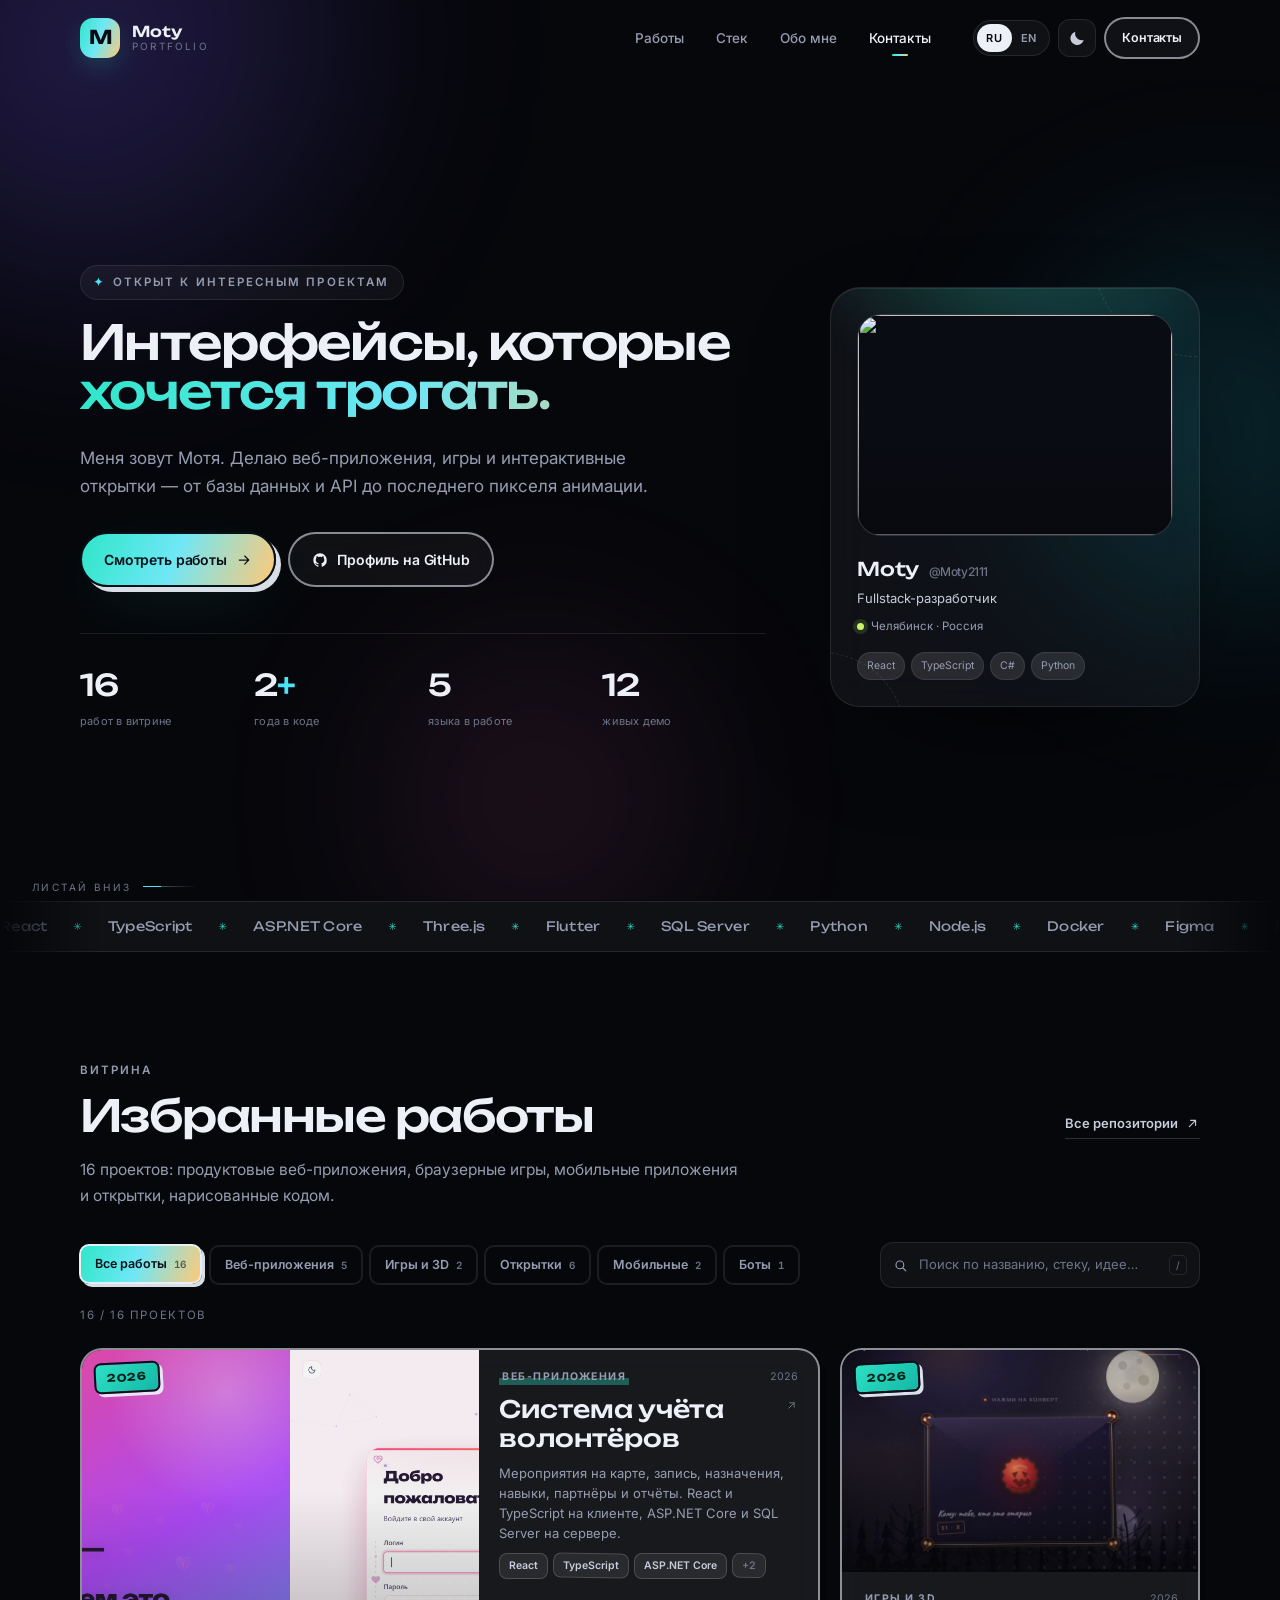
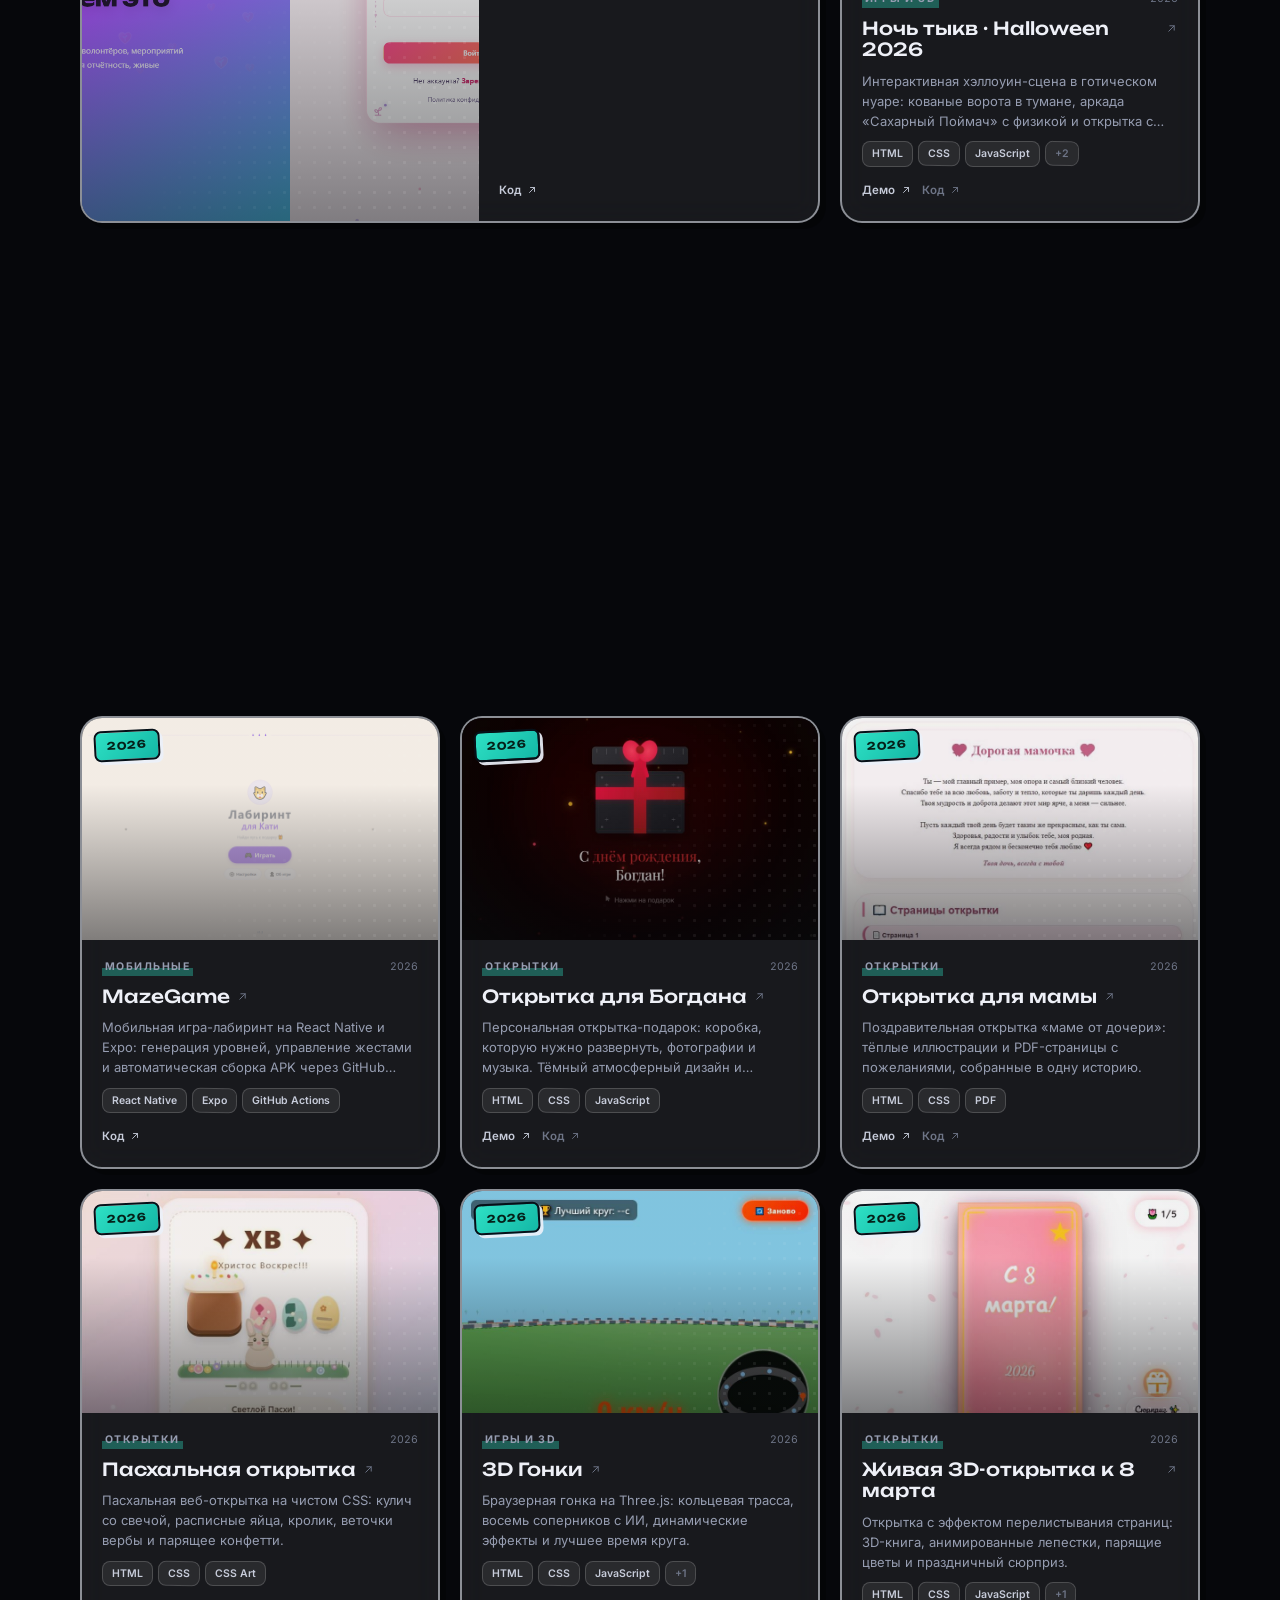
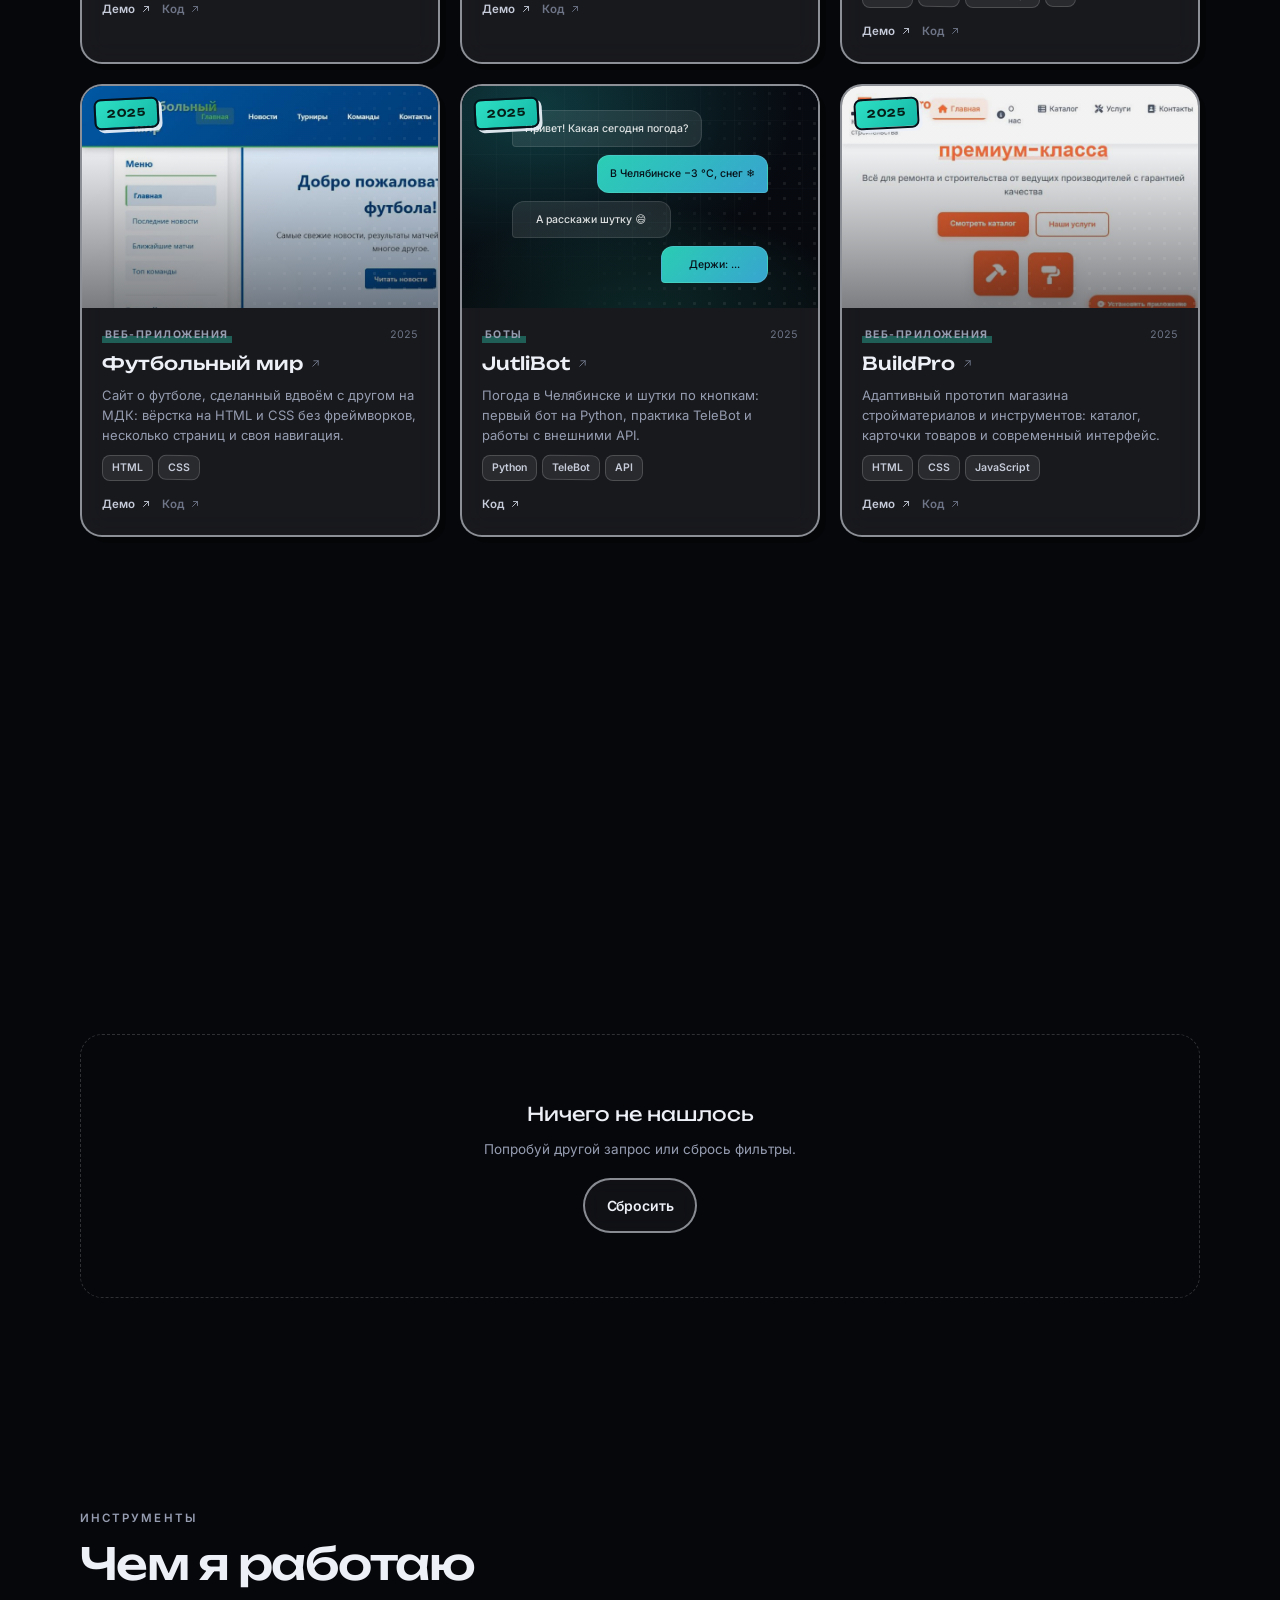
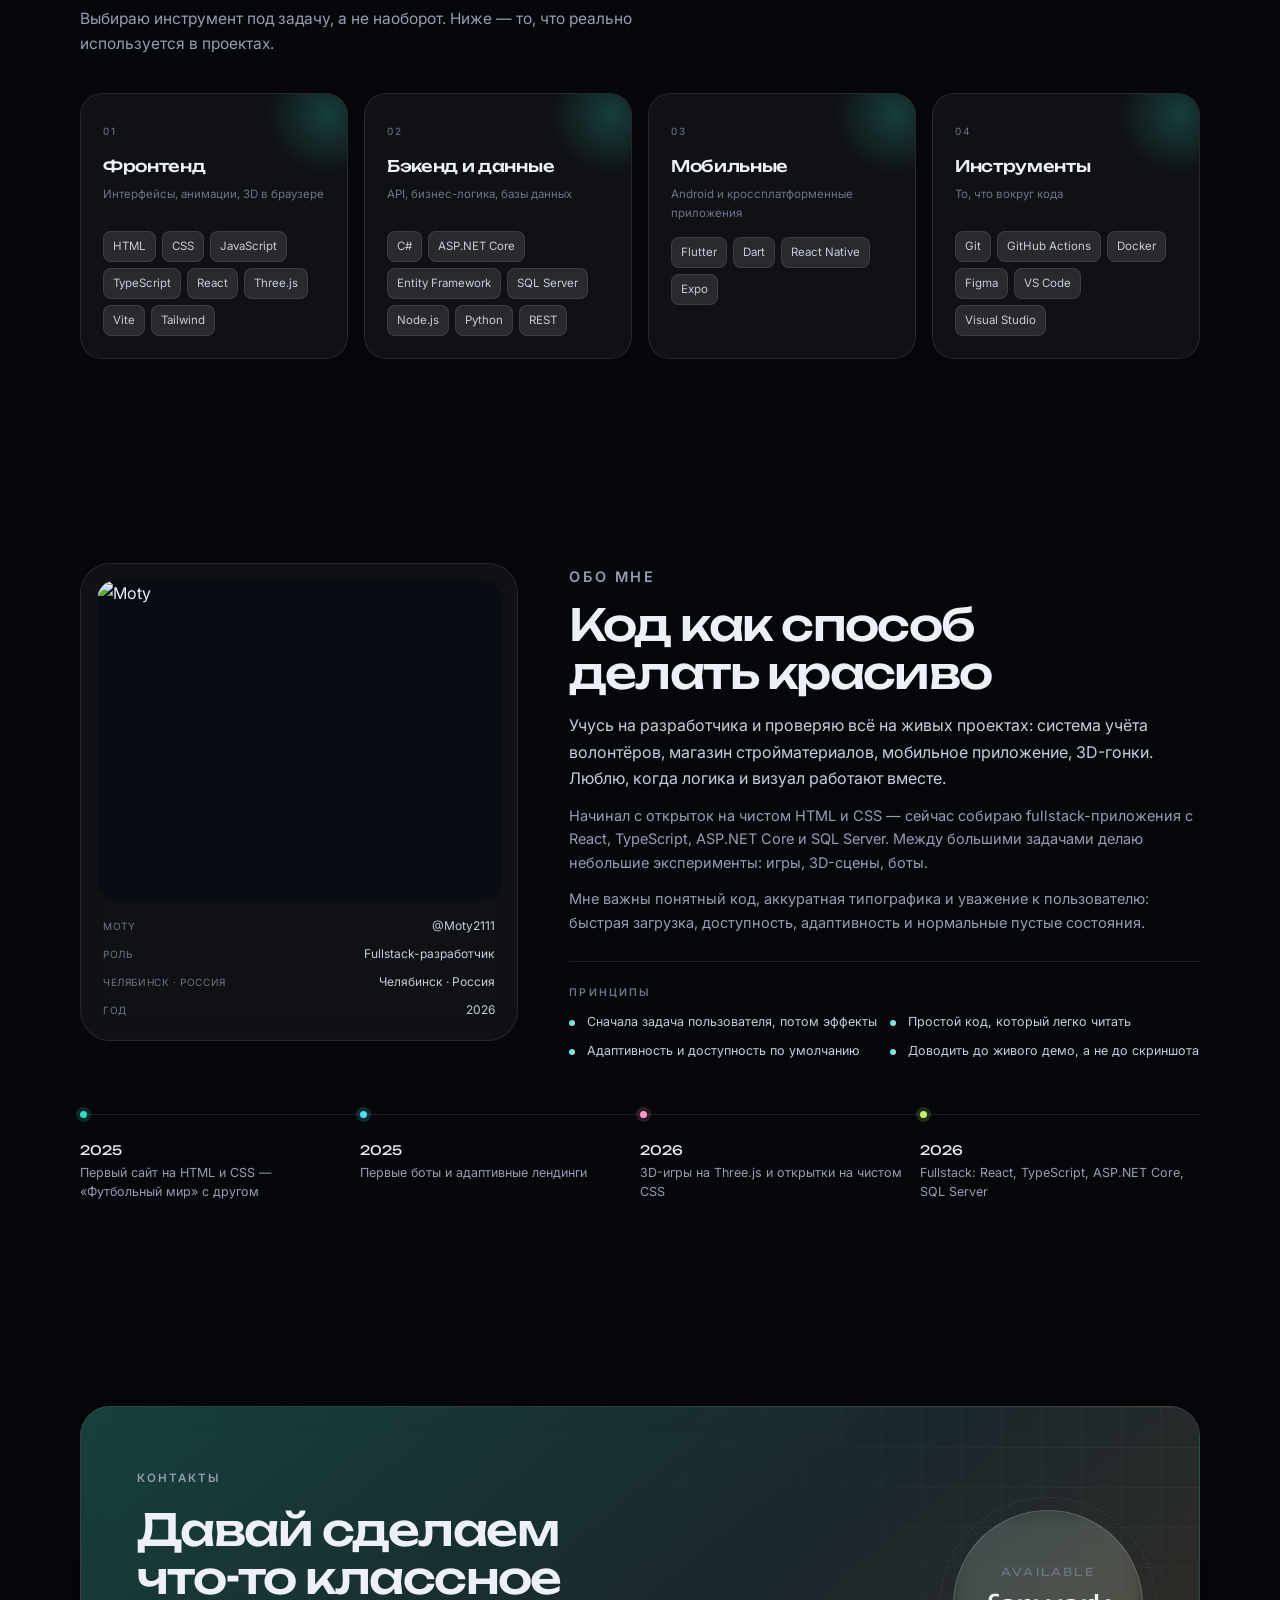
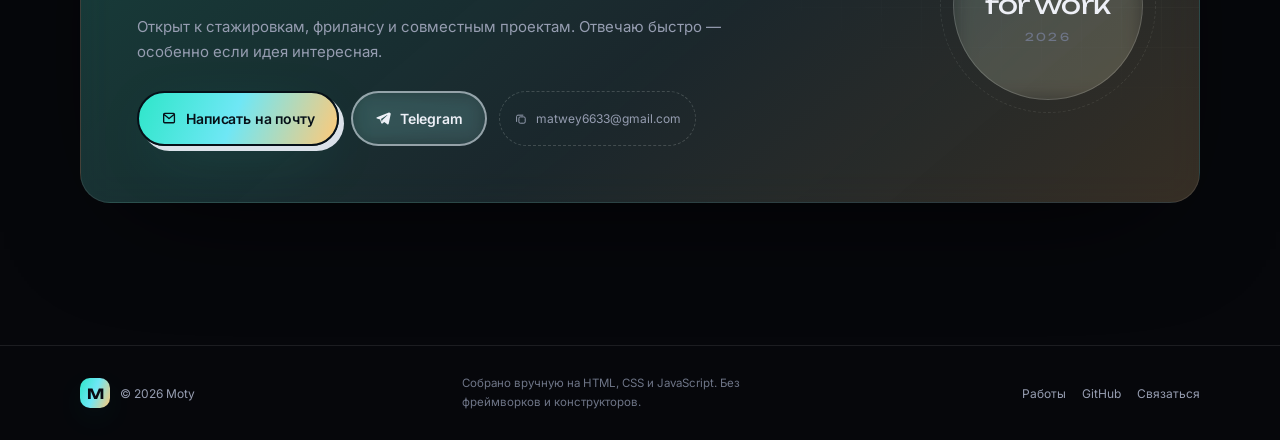
==== commit 753d2c0f: "Mobile: fixed hamburger icon, header compact layout, sheet modal, scrollable filters, snappy reveals" ====
--- a/index.html
+++ b/index.html
@@ -79,7 +79,7 @@
         </button>
         <a class="btn btn--sm btn--ghost header-cta" href="#contact" data-i18n="navContact">Контакты</a>
         <button class="icon-btn menu-toggle" id="menu-toggle" type="button" aria-label="Меню" aria-expanded="false" aria-controls="main-nav">
-          <span></span><span></span>
+          <span></span><span></span><span></span>
         </button>
       </div>
     </div>
--- a/css/style.css
+++ b/css/style.css
@@ -18,16 +18,21 @@
   --muted: #969db1;
   --muted-2: #6e7587;
 
-  --violet: #9b7bff;
+  --violet: #2ee0c4;
   --cyan: #4de3f7;
-  --pink: #ff8ac4;
-  --lime: #b6f36b;
-
-  --grad: linear-gradient(112deg, #b69bff 0%, #6fe7f5 46%, #ffa4cf 100%);
-  --grad-soft: linear-gradient(140deg, rgba(155, 123, 255, 0.22), rgba(77, 227, 247, 0.1) 55%, rgba(255, 138, 196, 0.18));
+  --pink: #ff9bc8;
+  --lime: #c8f36b;
+  --gold: #ffc978;
+
+  --grad: linear-gradient(112deg, #2ee6c9 0%, #6fe7f5 48%, #ffc978 100%);
+  --grad-soft: linear-gradient(140deg, rgba(46, 230, 201, 0.22), rgba(111, 231, 245, 0.1) 55%, rgba(255, 201, 120, 0.16));
 
   --shadow-lg: 0 40px 120px -50px rgba(0, 0, 0, 0.9);
-  --shadow-glow: 0 24px 90px -40px rgba(155, 123, 255, 0.85);
+  --shadow-glow: 0 24px 90px -40px rgba(46, 224, 196, 0.75);
+
+  --comic-ink: rgba(236, 241, 250, 0.92);
+  --comic-ink-soft: rgba(236, 241, 250, 0.55);
+  --halftone: radial-gradient(rgba(255, 255, 255, 0.18) 1.4px, transparent 1.5px);
 
   --radius-xl: 30px;
   --radius-lg: 22px;
@@ -56,16 +61,21 @@
   --muted: #5a6174;
   --muted-2: #7b8296;
 
-  --violet: #6d4de0;
+  --violet: #0d9488;
   --cyan: #0a9fb5;
   --pink: #d94e93;
   --lime: #4f8a1f;
-
-  --grad: linear-gradient(112deg, #7048e8 0%, #0c9fb6 48%, #d94e93 100%);
-  --grad-soft: linear-gradient(140deg, rgba(112, 72, 232, 0.12), rgba(12, 159, 182, 0.07) 55%, rgba(217, 78, 147, 0.1));
+  --gold: #b26a1f;
+
+  --grad: linear-gradient(112deg, #0aa69a 0%, #0c9fb6 50%, #d9903f 100%);
+  --grad-soft: linear-gradient(140deg, rgba(10, 166, 154, 0.12), rgba(12, 159, 182, 0.07) 55%, rgba(217, 144, 63, 0.11));
 
   --shadow-lg: 0 40px 100px -55px rgba(20, 24, 50, 0.35);
-  --shadow-glow: 0 24px 80px -45px rgba(112, 72, 232, 0.55);
+  --shadow-glow: 0 24px 80px -45px rgba(13, 143, 132, 0.5);
+
+  --comic-ink: rgba(11, 13, 21, 0.92);
+  --comic-ink-soft: rgba(11, 13, 21, 0.45);
+  --halftone: radial-gradient(rgba(11, 13, 21, 0.16) 1.4px, transparent 1.5px);
 }
 
 /* ---------- base ---------- */
@@ -99,7 +109,7 @@
 h1, h2, h3, h4, p, ul, ol, dl, dd { margin: 0; }
 ul, ol { padding: 0; list-style: none; }
 
-::selection { background: rgba(155, 123, 255, 0.35); color: var(--text); }
+::selection { background: rgba(46, 224, 196, 0.35); color: var(--text); }
 
 :focus-visible {
   outline: 2px solid var(--cyan);
@@ -206,7 +216,7 @@
   font-weight: 700;
   font-size: 19px;
   letter-spacing: -0.02em;
-  box-shadow: 0 10px 30px -12px rgba(155, 123, 255, 0.9);
+  box-shadow: 0 10px 30px -12px rgba(46, 224, 196, 0.9);
 }
 .brand-mark--sm { width: 30px; height: 30px; border-radius: 10px; font-size: 14px; }
 .brand-text { display: flex; flex-direction: column; line-height: 1.1; }
@@ -279,16 +289,26 @@
 [data-theme="light"] .theme-toggle .icon-sun { display: block; }
 [data-theme="light"] .theme-toggle .icon-moon { display: none; }
 
-.menu-toggle { display: none; flex-direction: column; gap: 5px; }
+.menu-toggle {
+  display: none;
+  position: relative;
+  align-items: center;
+  justify-content: center;
+  width: 40px; height: 40px;
+}
 .menu-toggle span {
-  display: block;
-  width: 16px; height: 1.6px;
-  border-radius: 2px;
+  position: absolute;
+  width: 18px; height: 2px;
+  border-radius: 99px;
   background: currentColor;
-  transition: transform 0.28s var(--ease), opacity 0.2s;
-}
-.nav-open .menu-toggle span:first-child { transform: translateY(3.3px) rotate(45deg); }
-.nav-open .menu-toggle span:last-child { transform: translateY(-3.3px) rotate(-45deg); }
+  transition: transform 0.3s var(--ease), opacity 0.2s;
+}
+.menu-toggle span:nth-child(1) { transform: translateY(-6px); }
+.menu-toggle span:nth-child(2) { transform: translateY(0); }
+.menu-toggle span:nth-child(3) { transform: translateY(6px); }
+.nav-open .menu-toggle span:nth-child(1) { transform: translateY(0) rotate(45deg); }
+.nav-open .menu-toggle span:nth-child(2) { opacity: 0; }
+.nav-open .menu-toggle span:nth-child(3) { transform: translateY(0) rotate(-45deg); }
 
 /* ---------- buttons ---------- */
 .btn {
@@ -311,8 +331,9 @@
 .btn--primary {
   position: relative;
   background: var(--grad);
-  color: #08080f;
-  box-shadow: 0 18px 60px -24px rgba(155, 123, 255, 0.9);
+  color: #061018;
+  border: 2px solid #061018;
+  box-shadow: 5px 5px 0 0 var(--comic-ink), 0 18px 60px -24px rgba(46, 224, 196, 0.6);
   overflow: hidden;
 }
 .btn--primary::after {
@@ -323,16 +344,16 @@
   transform: translateX(-120%);
   transition: transform 0.7s var(--ease);
 }
-.btn--primary:hover { transform: translateY(-2px); box-shadow: 0 24px 70px -22px rgba(155, 123, 255, 1); }
+.btn--primary:hover { transform: translate(-2px, -2px); box-shadow: 8px 8px 0 0 var(--comic-ink), 0 24px 70px -22px rgba(46, 224, 196, 0.8); }
 .btn--primary:hover::after { transform: translateX(120%); }
 
 .btn--ghost {
-  border-color: var(--border-strong);
+  border: 2px solid var(--comic-ink-soft);
   background: var(--surface);
   color: var(--text);
   backdrop-filter: blur(10px);
 }
-.btn--ghost:hover { background: var(--surface-2); border-color: var(--muted-2); transform: translateY(-2px); }
+.btn--ghost:hover { background: var(--surface-2); border-color: var(--comic-ink); transform: translate(-2px, -2px); box-shadow: 5px 5px 0 0 var(--comic-ink-soft); }
 
 .btn--sm { padding: 9px 16px; font-size: 12.5px; }
 
@@ -440,7 +461,7 @@
   position: absolute;
   inset: -40% -20% auto;
   height: 70%;
-  background: radial-gradient(ellipse at 50% 0%, rgba(155, 123, 255, 0.5), transparent 70%);
+  background: radial-gradient(ellipse at 50% 0%, rgba(46, 224, 196, 0.45), transparent 70%);
   z-index: -1;
   filter: blur(20px);
 }
@@ -600,24 +621,26 @@
   align-items: center;
   gap: 7px;
   padding: 8px 14px;
-  border: 1px solid var(--border);
-  border-radius: 99px;
+  border: 2px solid var(--border);
+  border-radius: 10px;
   background: transparent;
   color: var(--muted);
   font-size: 12.5px;
-  font-weight: 500;
+  font-weight: 600;
   cursor: pointer;
-  transition: color 0.22s, background-color 0.22s, border-color 0.22s, transform 0.22s;
+  transition: color 0.22s, background-color 0.22s, border-color 0.22s, transform 0.22s, box-shadow 0.22s;
 }
 .filter-chip span { font-size: 10px; color: var(--muted-2); font-variant-numeric: tabular-nums; }
-.filter-chip:hover { color: var(--text); border-color: var(--border-strong); background: var(--surface); }
+.filter-chip:hover { color: var(--text); border-color: var(--comic-ink); background: var(--surface); transform: translateY(-1px); }
 .filter-chip[aria-pressed="true"] {
-  color: #08080f;
-  background: var(--text);
-  border-color: transparent;
-}
-.filter-chip[aria-pressed="true"] span { color: rgba(8, 8, 15, 0.55); }
-[data-theme="light"] .filter-chip[aria-pressed="true"] { color: #fff; background: #0b0d15; }
+  color: #061018;
+  background: var(--grad);
+  border-color: var(--comic-ink);
+  box-shadow: 3px 3px 0 0 var(--comic-ink);
+  transform: translate(-1px, -1px);
+}
+.filter-chip[aria-pressed="true"] span { color: rgba(6, 16, 24, 0.6); }
+[data-theme="light"] .filter-chip[aria-pressed="true"] { color: #fff; background: #0b0d15; border-color: var(--comic-ink); box-shadow: 3px 3px 0 0 rgba(11, 13, 21, 0.35); }
 
 .search {
   display: flex;
@@ -634,7 +657,7 @@
 .search:focus-within {
   border-color: var(--violet);
   background: var(--surface-2);
-  box-shadow: 0 0 0 4px rgba(155, 123, 255, 0.14);
+  box-shadow: 0 0 0 4px rgba(46, 224, 196, 0.14);
 }
 .search .icon { width: 15px; height: 15px; }
 .search input {
@@ -690,27 +713,28 @@
   position: relative;
   display: flex;
   flex-direction: column;
-  border: 1px solid var(--border);
+  border: 2px solid var(--comic-ink-soft);
   border-radius: var(--radius-lg);
-  background: var(--surface);
+  background: var(--surface-2);
   backdrop-filter: blur(14px);
   -webkit-backdrop-filter: blur(14px);
   overflow: hidden;
+  box-shadow: 6px 6px 0 0 rgba(0, 0, 0, 0.28);
   transition: transform 0.4s var(--ease), border-color 0.4s, box-shadow 0.4s;
 }
-[data-theme="light"] .card { background: #fff; box-shadow: 0 18px 40px -34px rgba(20, 24, 50, 0.4); }
+[data-theme="light"] .card { background: #fff; border-color: var(--comic-ink-soft); box-shadow: 6px 6px 0 0 rgba(20, 24, 50, 0.18), 0 18px 40px -34px rgba(20, 24, 50, 0.4); }
 .card::before {
   content: "";
   position: absolute;
   inset: 0;
   border-radius: inherit;
-  background: radial-gradient(360px circle at var(--mx, 50%) var(--my, 0%), rgba(155, 123, 255, 0.16), transparent 62%);
+  background: radial-gradient(360px circle at var(--mx, 50%) var(--my, 0%), rgba(46, 224, 196, 0.2), transparent 62%);
   opacity: 0;
   transition: opacity 0.35s;
   pointer-events: none;
   z-index: 2;
 }
-.card:hover { transform: translateY(-5px); border-color: var(--border-strong); box-shadow: var(--shadow-glow); }
+.card:hover { transform: translateY(-5px) rotate(-0.4deg); border-color: var(--comic-ink); box-shadow: 10px 10px 0 0 rgba(0, 0, 0, 0.32), var(--shadow-glow); }
 .card:hover::before { opacity: 1; }
 
 .card--wide { grid-column: span 2; }
@@ -740,6 +764,17 @@
   object-fit: cover;
   transition: transform 0.7s var(--ease), filter 0.5s;
 }
+.card-media::before {
+  content: "";
+  position: absolute;
+  inset: 0;
+  z-index: 1;
+  background: var(--halftone);
+  background-size: 15px 15px;
+  opacity: 0.45;
+  pointer-events: none;
+  mask-image: linear-gradient(120deg, transparent 45%, #000 80%);
+}
 .card-media::after {
   content: "";
   position: absolute;
@@ -754,21 +789,25 @@
 .card-badge {
   position: absolute;
   top: 12px; left: 12px;
-  z-index: 1;
-  padding: 4px 9px;
-  border: 1px solid rgba(255, 255, 255, 0.22);
-  border-radius: 99px;
-  background: rgba(6, 7, 11, 0.5);
-  backdrop-filter: blur(8px);
+  z-index: 2;
+  padding: 5px 11px;
+  border: 2px solid #051018;
+  border-radius: 7px;
+  background: linear-gradient(135deg, #2ee0c4, #14b8a6);
+  font-family: var(--font-display);
   font-size: 10.5px;
-  font-weight: 600;
+  font-weight: 700;
   letter-spacing: 0.06em;
-  color: #fff;
-}
+  text-transform: uppercase;
+  color: #052019;
+  box-shadow: 3px 3px 0 0 var(--comic-ink);
+  transform: rotate(-3deg);
+}
+[data-theme="light"] .card-badge { color: #fff; border-color: #fff; box-shadow: 3px 3px 0 0 rgba(11, 13, 21, 0.4); }
 .card-veil {
   position: absolute;
   inset: 0;
-  z-index: 1;
+  z-index: 2;
   display: grid;
   place-items: center;
   opacity: 0;
@@ -780,11 +819,13 @@
   align-items: center;
   gap: 7px;
   padding: 9px 16px;
-  border-radius: 99px;
-  background: rgba(255, 255, 255, 0.92);
+  border: 2px solid #06070b;
+  border-radius: 10px;
+  background: rgba(255, 255, 255, 0.94);
   color: #0a0a12;
   font-size: 12px;
-  font-weight: 600;
+  font-weight: 700;
+  box-shadow: 4px 4px 0 0 var(--comic-ink);
   backdrop-filter: blur(6px);
   transform: translateY(6px);
   transition: transform 0.35s var(--ease);
@@ -835,7 +876,7 @@
   display: grid;
   place-items: center;
   overflow: hidden;
-  background: var(--art-bg, radial-gradient(120% 120% at 20% 0%, #2a1b52, #0a0b12 60%));
+  background: var(--art-bg, radial-gradient(120% 120% at 20% 0%, #0b3f3a, #0a0b12 60%));
 }
 .art::before {
   content: "";
@@ -850,11 +891,11 @@
   content: "";
   position: absolute;
   inset: 0;
-  background: radial-gradient(90% 80% at 50% 110%, rgba(155, 123, 255, 0.35), transparent 70%);
+  background: radial-gradient(90% 80% at 50% 110%, rgba(46, 224, 196, 0.32), transparent 70%);
 }
 
 /* dashboard art */
-.art--dashboard { --art-bg: radial-gradient(120% 130% at 15% 0%, #31215e 0%, #0a0b12 62%); }
+.art--dashboard { --art-bg: radial-gradient(120% 130% at 15% 0%, #0b3f3a 0%, #0a0b12 62%); }
 .mock-window {
   position: relative;
   z-index: 1;
@@ -871,7 +912,7 @@
 .mock-body { display: grid; grid-template-columns: 24% 1fr; min-height: 108px; }
 .mock-side { border-right: 1px solid rgba(255, 255, 255, 0.07); padding: 9px 7px; display: grid; gap: 6px; align-content: start; }
 .mock-side b { height: 5px; border-radius: 3px; background: rgba(255, 255, 255, 0.16); }
-.mock-side b:nth-child(2) { width: 76%; background: rgba(155, 123, 255, 0.6); }
+.mock-side b:nth-child(2) { width: 76%; background: rgba(46, 224, 196, 0.7); }
 .mock-side b:nth-child(3) { width: 62%; }
 .mock-side b:nth-child(4) { width: 80%; }
 .mock-main { padding: 9px; display: grid; gap: 7px; align-content: start; }
@@ -884,7 +925,7 @@
   background: linear-gradient(180deg, rgba(111, 231, 245, 0.9), rgba(111, 231, 245, 0.12));
 }
 .mock-chart i:nth-child(1) { height: 38%; }
-.mock-chart i:nth-child(2) { height: 62%; background: linear-gradient(180deg, rgba(155, 123, 255, 0.95), rgba(155, 123, 255, 0.12)); }
+.mock-chart i:nth-child(2) { height: 62%; background: linear-gradient(180deg, rgba(46, 224, 196, 0.95), rgba(46, 224, 196, 0.12)); }
 .mock-chart i:nth-child(3) { height: 47%; }
 .mock-chart i:nth-child(4) { height: 82%; background: linear-gradient(180deg, rgba(255, 138, 196, 0.95), rgba(255, 138, 196, 0.12)); }
 .mock-chart i:nth-child(5) { height: 58%; }
@@ -969,7 +1010,7 @@
 .swatch-bands i:nth-child(1) { background: linear-gradient(180deg, #6fe7f5, #0f6b74); }
 .swatch-bands i:nth-child(2) { background: linear-gradient(180deg, #c9f36b, #557a1c); }
 .swatch-bands i:nth-child(3) { background: linear-gradient(180deg, #ffb85c, #8a4a12); }
-.swatch-bands i:nth-child(4) { background: linear-gradient(180deg, #9b7bff, #3a2a7a); }
+.swatch-bands i:nth-child(4) { background: linear-gradient(180deg, #2ee0c4, #0d6b60); }
 .swatch-bands i { opacity: 0.75; }
 .art--swatches::before {
   background-image: linear-gradient(rgba(0, 0, 0, 0.28) 1px, transparent 1px), linear-gradient(90deg, rgba(0, 0, 0, 0.22) 1px, transparent 1px);
@@ -991,7 +1032,7 @@
 .swatch-num small { display: block; font-family: var(--font-body); font-size: 10px; font-weight: 600; letter-spacing: 0.3em; text-transform: uppercase; text-align: center; opacity: 0.75; margin-top: 4px; }
 
 /* chat art */
-.art--chat { --art-bg: radial-gradient(120% 130% at 20% 10%, #14384d 0%, #070a10 62%); }
+.art--chat { --art-bg: radial-gradient(120% 130% at 20% 10%, #0f3d42 0%, #070a10 62%); }
 .chat-mock { position: relative; z-index: 1; width: 72%; display: grid; gap: 8px; }
 .chat-mock b {
   display: block;
@@ -1005,14 +1046,22 @@
   width: fit-content;
   max-width: 88%;
 }
-.chat-mock b:nth-child(2) { margin-left: auto; border-radius: 12px 12px 4px 12px; background: linear-gradient(135deg, rgba(111, 231, 245, 0.85), rgba(155, 123, 255, 0.8)); color: #061018; }
+.chat-mock b:nth-child(2) { margin-left: auto; border-radius: 12px 12px 4px 12px; background: linear-gradient(135deg, rgba(46, 224, 196, 0.9), rgba(64, 190, 240, 0.85)); color: #061018; }
 .chat-mock b:nth-child(3) { width: 62%; }
-.chat-mock b:nth-child(4) { margin-left: auto; width: 42%; background: linear-gradient(135deg, rgba(111, 231, 245, 0.85), rgba(155, 123, 255, 0.8)); color: #061018; }
+.chat-mock b:nth-child(4) { margin-left: auto; width: 42%; background: linear-gradient(135deg, rgba(46, 224, 196, 0.9), rgba(64, 190, 240, 0.85)); color: #061018; }
 
 /* card body */
 .card-body { display: flex; flex-direction: column; gap: 10px; padding: 18px 20px 20px; position: relative; z-index: 3; }
 .card-top { display: flex; align-items: center; justify-content: space-between; gap: 10px; }
-.card-cat { font-size: 10.5px; font-weight: 600; letter-spacing: 0.14em; text-transform: uppercase; color: var(--muted-2); }
+.card-cat {
+  font-size: 10.5px;
+  font-weight: 700;
+  letter-spacing: 0.14em;
+  text-transform: uppercase;
+  color: var(--muted);
+  background: linear-gradient(180deg, transparent 58%, rgba(46, 224, 196, 0.35) 58%);
+  padding: 0 3px;
+}
 .card-year { font-size: 10.5px; color: var(--muted-2); font-variant-numeric: tabular-nums; }
 
 .card-title {
@@ -1048,14 +1097,16 @@
 
 .tag-list { display: flex; flex-wrap: wrap; gap: 5px; }
 .tag {
-  padding: 3px 8px;
-  border: 1px solid var(--border);
-  border-radius: 7px;
-  background: var(--surface-3);
+  padding: 3px 9px;
+  border: 1.5px solid var(--border-strong);
+  border-radius: 8px;
+  background: var(--surface-2);
   font-size: 10.5px;
-  color: var(--muted);
+  font-weight: 600;
+  color: var(--text-soft);
   white-space: nowrap;
 }
+.tag:nth-child(even) { transform: rotate(0.8deg); }
 .tag--more { color: var(--muted-2); }
 
 .card-links { display: flex; flex-wrap: wrap; gap: 10px; margin-top: auto; padding-top: 4px; }
@@ -1111,7 +1162,7 @@
   top: -40px; right: -40px;
   width: 120px; height: 120px;
   border-radius: 50%;
-  background: radial-gradient(circle, rgba(155, 123, 255, 0.22), transparent 70%);
+  background: radial-gradient(circle, rgba(46, 224, 196, 0.22), transparent 70%);
 }
 .stack-index {
   display: inline-block;
@@ -1209,7 +1260,7 @@
   width: 7px; height: 7px;
   border-radius: 50%;
   background: var(--violet);
-  box-shadow: 0 0 0 4px rgba(155, 123, 255, 0.16);
+  box-shadow: 0 0 0 4px rgba(46, 224, 196, 0.16);
 }
 .timeline li:nth-child(2)::before { background: var(--cyan); box-shadow: 0 0 0 4px rgba(77, 227, 247, 0.16); }
 .timeline li:nth-child(3)::before { background: var(--pink); box-shadow: 0 0 0 4px rgba(255, 138, 196, 0.16); }
@@ -1472,6 +1523,37 @@
   .footer-inner { justify-content: flex-start; }
   .footer-note { order: 3; }
   .principles ul { grid-template-columns: 1fr; }
+
+  /* мобильный хедер: компактнее и удобнее под палец */
+  .header-inner { gap: 12px; }
+  .brand { gap: 8px; }
+  .brand-sub { display: none; }
+  .brand-mark { width: 34px; height: 34px; border-radius: 11px; font-size: 16px; }
+  .header-actions { gap: 6px; }
+  .icon-btn { width: 40px; height: 40px; }
+  .lang-switch button { padding: 5px 8px; min-width: 32px; }
+
+  /* фильтры листаются по горизонтали, а не переносятся */
+  .filters { flex-wrap: nowrap; overflow-x: auto; margin: 0 -6px; padding: 0 6px 6px; scrollbar-width: none; }
+  .filters::-webkit-scrollbar { display: none; }
+  .filter-chip { flex: 0 0 auto; }
+
+  /* появление карточек — быстрее и короче на мобильных */
+  .reveal { transform: translateY(12px); transition-duration: 0.45s; }
+  .card.reveal { transition-delay: min(var(--d, 0s), 120ms); }
+
+  /* модалка как нижняя шторка */
+  .modal { padding: 0; }
+  .modal-panel {
+    align-self: end;
+    width: 100%;
+    max-height: 92svh;
+    border-radius: 24px 24px 0 0;
+    animation-name: sheet;
+  }
+  @keyframes sheet { from { transform: translateY(40px); opacity: 0.6; } }
+  .modal-close { top: 12px; right: 12px; }
+  .modal-body { padding: 20px 18px 28px; }
 }
 
 @media (max-width: 520px) {
